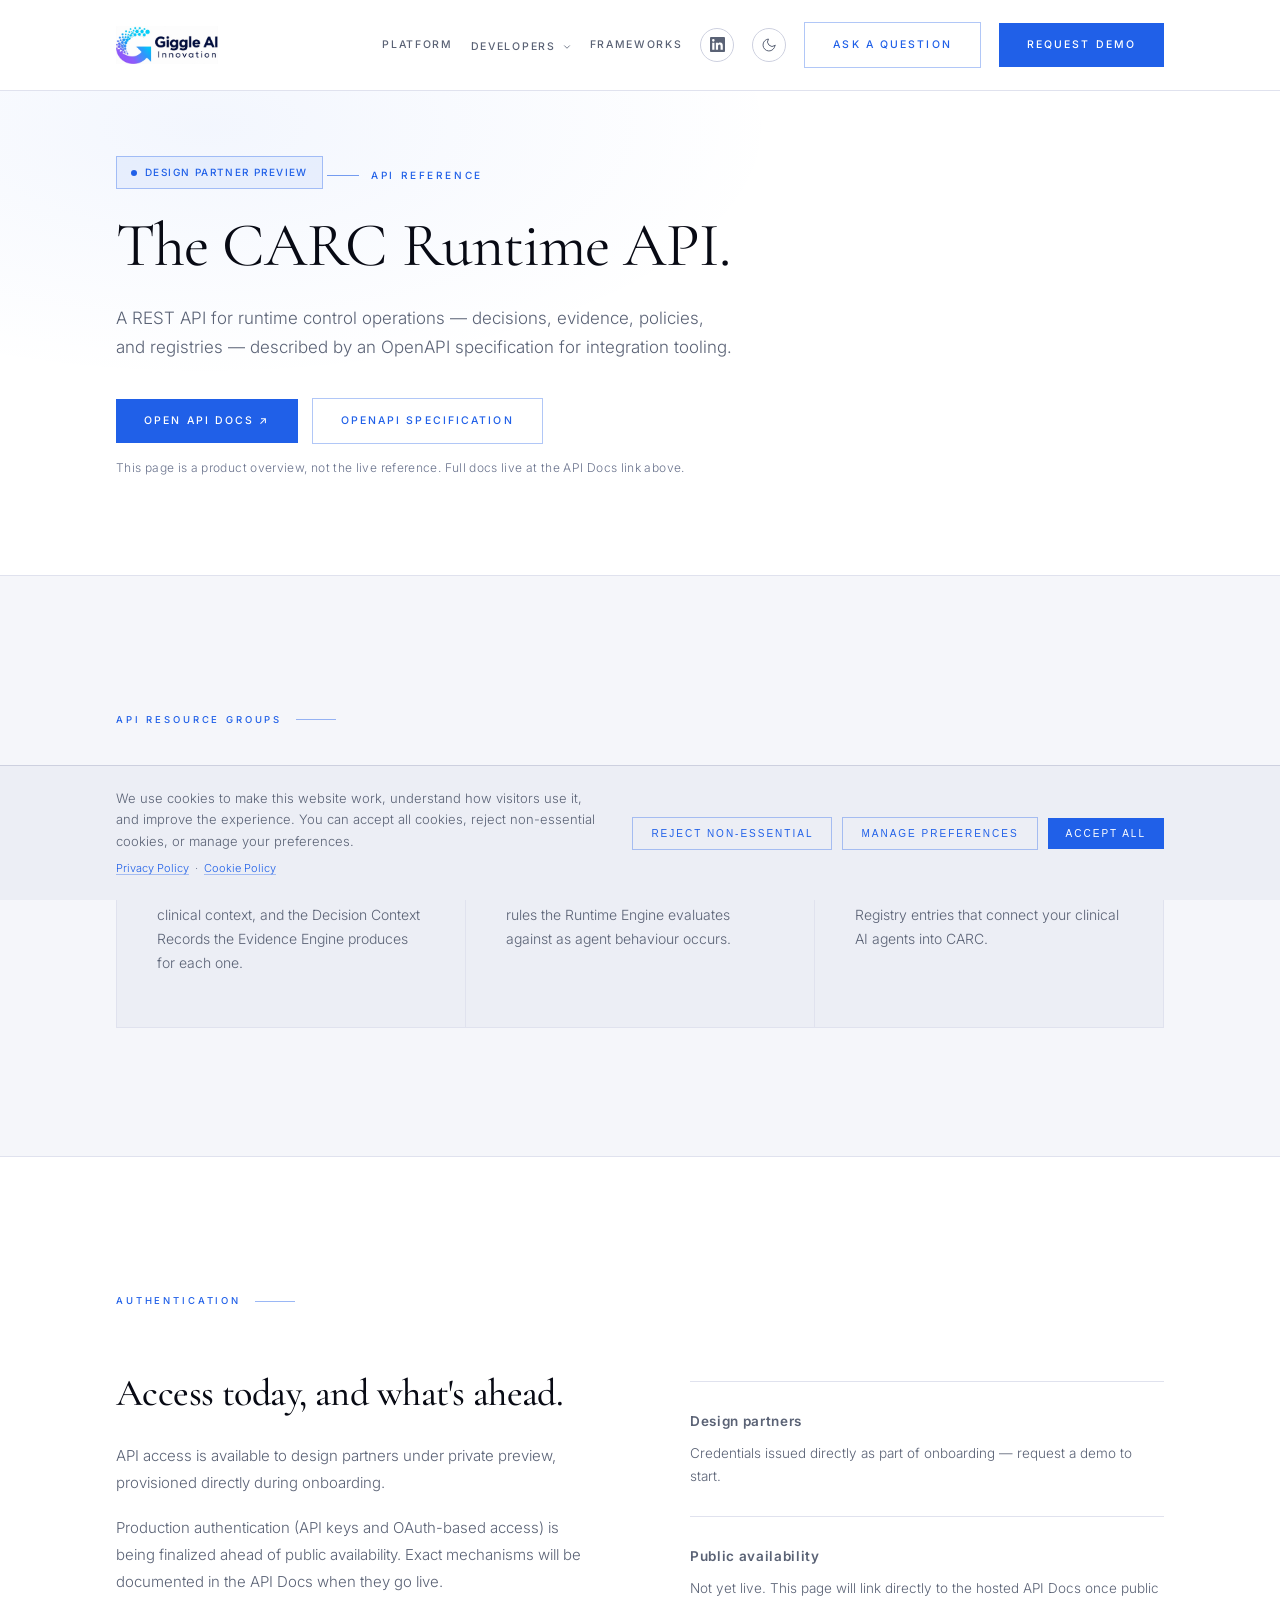
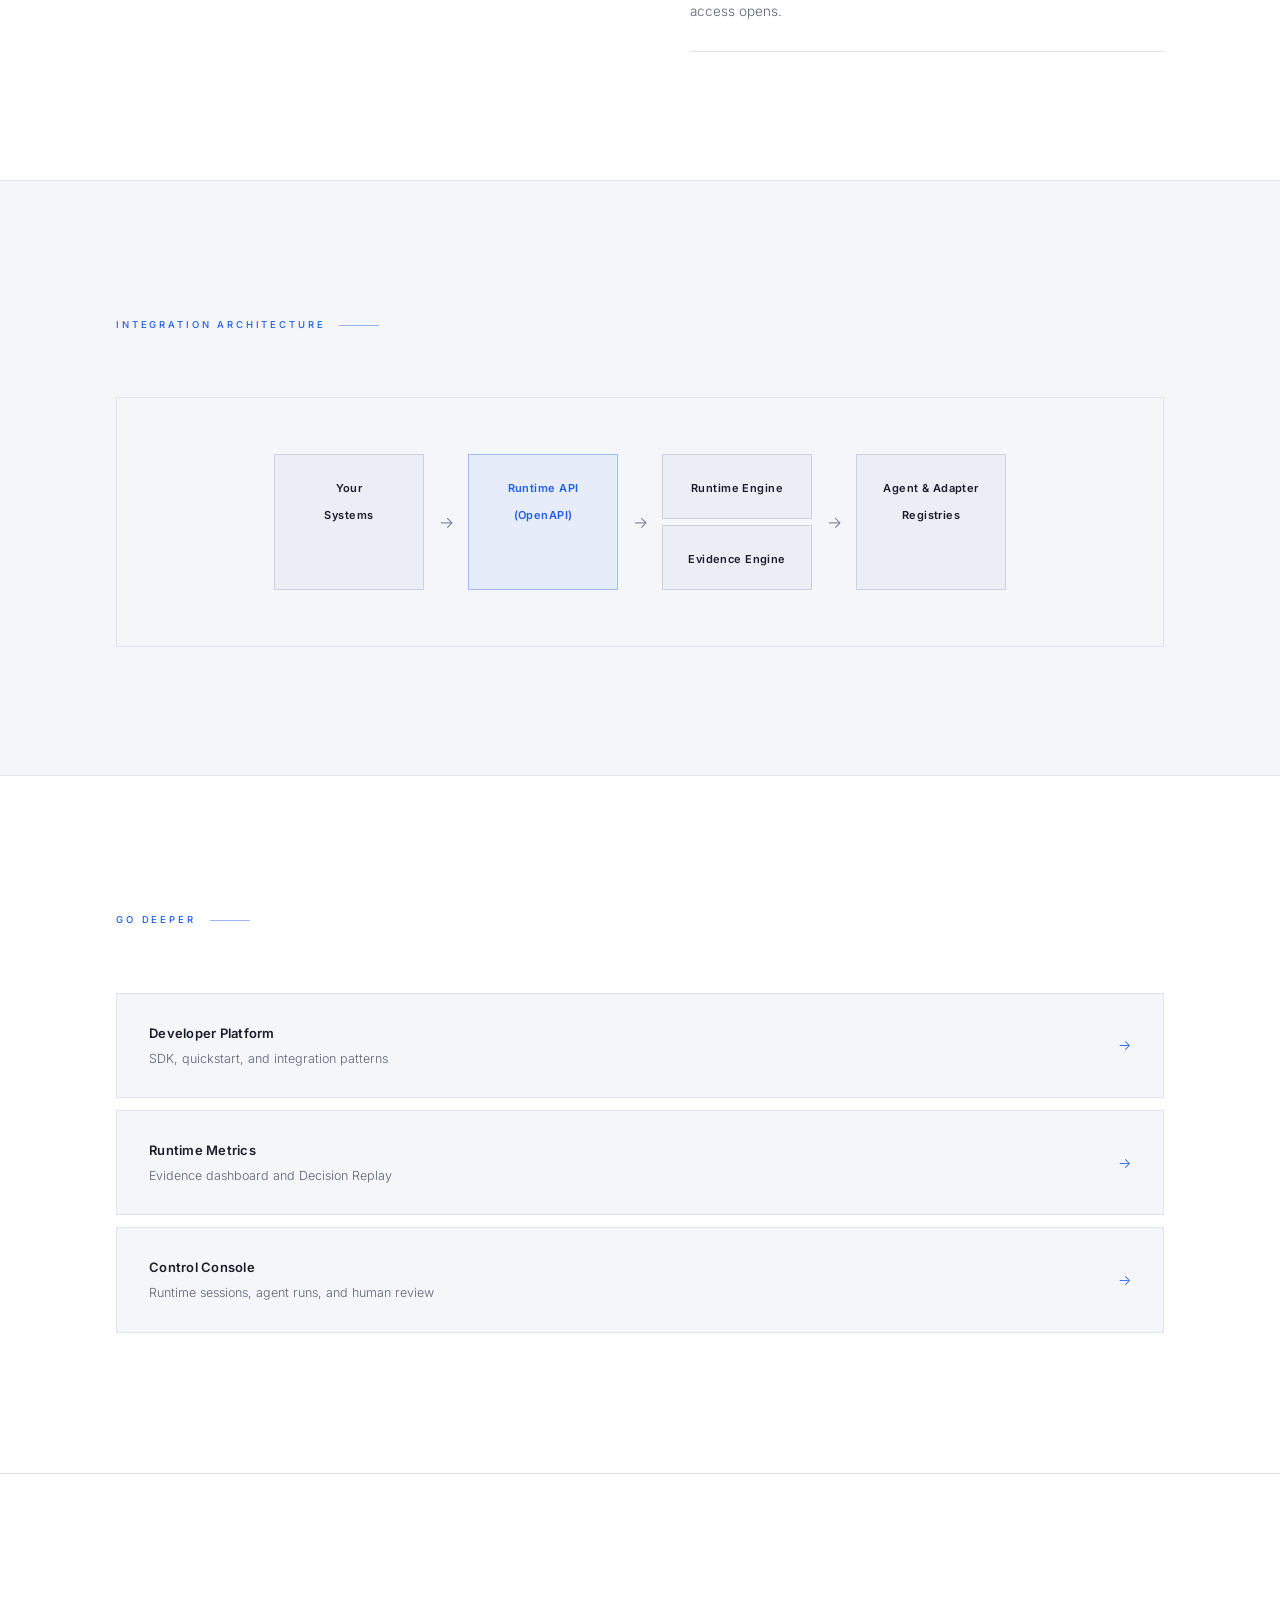
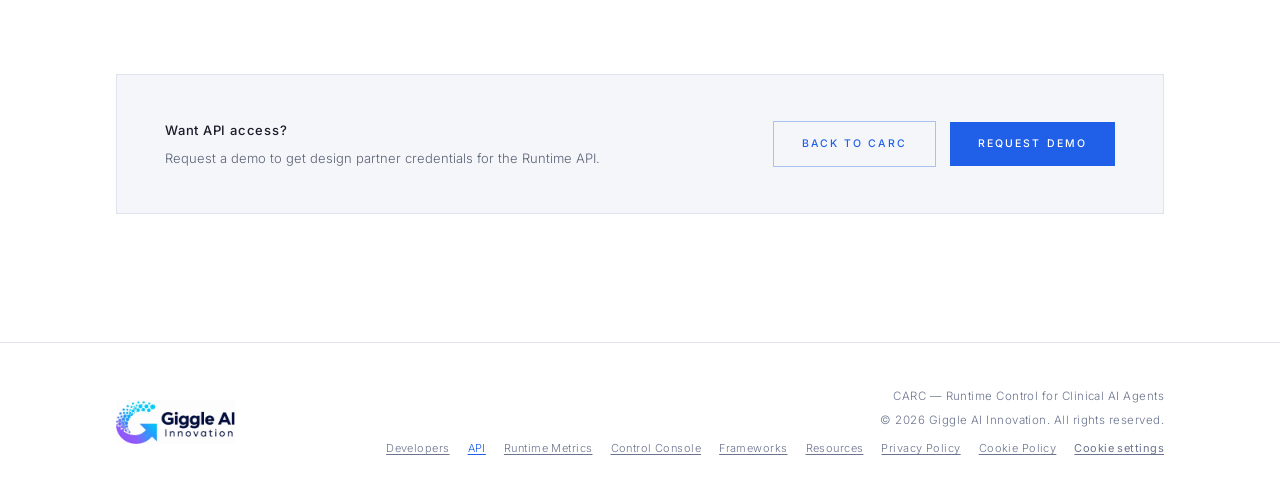
==== api.html @ 5bf26394 "Rebuild site as CARC product platform with shared design system Repositions Giggle AI Innovation fro" ====
<!DOCTYPE html>
<html lang="en">
<head>
  <meta charset="UTF-8">
  <meta name="viewport" content="width=device-width, initial-scale=1.0">
  <meta name="description" content="The CARC Runtime API: a REST API for decisions, evidence, policies, and registries, described by an OpenAPI specification. Design partner preview available now.">
  <title>API Reference | CARC by Giggle AI Innovation</title>

  <link rel="preconnect" href="https://fonts.googleapis.com">
  <link rel="preconnect" href="https://fonts.gstatic.com" crossorigin>
  <link href="https://fonts.googleapis.com/css2?family=Cormorant+Garamond:ital,wght@0,300;0,400;0,500;0,600;1,300;1,400;1,500&amp;family=Inter:wght@300;400;500;600&amp;display=swap" rel="stylesheet">

  <link rel="icon" href="assets/icons/favicon.svg" type="image/svg+xml">
  <link rel="canonical" href="https://giggleaiinnovation.com/api.html">

  <meta property="og:type"        content="website">
  <meta property="og:url"         content="https://giggleaiinnovation.com/api.html">
  <meta property="og:title"       content="API Reference | CARC by Giggle AI Innovation">
  <meta property="og:description" content="A REST API for runtime control operations, described by an OpenAPI specification.">
  <meta property="og:image"       content="https://giggleaiinnovation.com/assets/images/giggleaiinnovation-logo-dark.png">

  <meta name="twitter:card"        content="summary_large_image">
  <meta name="twitter:title"       content="API Reference | CARC by Giggle AI Innovation">
  <meta name="twitter:description" content="A REST API for runtime control operations, described by an OpenAPI specification.">

  <link rel="stylesheet" href="assets/css/tokens.css">
  <link rel="stylesheet" href="assets/css/base.css">
  <link rel="stylesheet" href="assets/css/layout.css">
  <link rel="stylesheet" href="assets/css/components.css">
  <link rel="stylesheet" href="assets/css/utilities.css">
  <link rel="stylesheet" href="assets/css/themes.css">
</head>
<body>

<a href="#main" class="skip-link">Skip to content</a>

<!-- ═══ NAV ════════════════════════════════════════════════════════════════════ -->
<nav id="nav">
  <div class="wrap">
    <div class="nav-flex">
      <a href="/" aria-label="Giggle AI Innovation — Home">
        <img src="assets/images/giggleaiinnovation-logo-dark.png" alt="Giggle AI Innovation" class="nav-logo-img" id="navLogo">
      </a>
      <div class="nav-actions">
        <a href="index.html#architecture" class="nav-link">Platform</a>

        <div class="nav-dropdown">
          <button class="nav-dropdown-trigger" aria-expanded="false" aria-haspopup="true">
            Developers
            <svg viewBox="0 0 24 24"><polyline points="6 9 12 15 18 9"/></svg>
          </button>
          <div class="nav-dropdown-menu">
            <a href="developers.html" class="nav-dropdown-item">
              <span class="nav-dropdown-item-title">Developer Platform</span>
              <span class="nav-dropdown-item-desc">SDK, quickstart, integration patterns</span>
            </a>
            <a href="api.html" class="nav-dropdown-item">
              <span class="nav-dropdown-item-title">API Reference</span>
              <span class="nav-dropdown-item-desc">Runtime API and OpenAPI specification</span>
            </a>
            <a href="runtime-metrics.html" class="nav-dropdown-item">
              <span class="nav-dropdown-item-title">Runtime Metrics</span>
              <span class="nav-dropdown-item-desc">Evidence dashboard and Decision Replay</span>
            </a>
            <a href="control-console.html" class="nav-dropdown-item">
              <span class="nav-dropdown-item-title">Control Console</span>
              <span class="nav-dropdown-item-desc">Runtime sessions and human review</span>
            </a>
          </div>
        </div>

        <a href="frameworks.html" class="nav-link">Frameworks</a>

        <a href="https://www.linkedin.com/company/giggle-ai-innovation" target="_blank" rel="noopener" class="social-link" aria-label="Giggle AI Innovation on LinkedIn">
          <svg viewBox="0 0 24 24" xmlns="http://www.w3.org/2000/svg"><path d="M20.447 20.452h-3.554v-5.569c0-1.328-.027-3.037-1.852-3.037-1.853 0-2.136 1.445-2.136 2.939v5.667H9.351V9h3.414v1.561h.046c.477-.9 1.637-1.85 3.37-1.85 3.601 0 4.267 2.37 4.267 5.455v6.286zM5.337 7.433a2.062 2.062 0 0 1-2.063-2.065 2.064 2.064 0 1 1 2.063 2.065zm1.782 13.019H3.555V9h3.564v11.452zM22.225 0H1.771C.792 0 0 .774 0 1.729v20.542C0 23.227.792 24 1.771 24h20.451C23.2 24 24 23.227 24 22.271V1.729C24 .774 23.2 0 22.222 0h.003z"/></svg>
        </a>
        <button id="themeToggle" class="theme-toggle" aria-label="Toggle colour theme">
          <svg class="icon-sun" viewBox="0 0 24 24"><circle cx="12" cy="12" r="4"/><line x1="12" y1="2" x2="12" y2="4"/><line x1="12" y1="20" x2="12" y2="22"/><line x1="4.22" y1="4.22" x2="5.64" y2="5.64"/><line x1="18.36" y1="18.36" x2="19.78" y2="19.78"/><line x1="2" y1="12" x2="4" y2="12"/><line x1="20" y1="12" x2="22" y2="12"/><line x1="4.22" y1="19.78" x2="5.64" y2="18.36"/><line x1="18.36" y1="5.64" x2="19.78" y2="4.22"/></svg>
          <svg class="icon-moon" viewBox="0 0 24 24"><path d="M21 12.79A9 9 0 1 1 11.21 3 7 7 0 0 0 21 12.79z"/></svg>
        </button>
        <a href="mailto:info@giggleaiinnovation.com?subject=CARC%20API%20Question" class="btn btn-outline nav-ask">Ask a Question</a>
        <a href="#" data-config-url="demoUrl" target="_blank" rel="noopener" class="btn btn-gold">Request Demo</a>
      </div>
    </div>
  </div>
</nav>


<main id="main">
<!-- ═══ HERO ═══════════════════════════════════════════════════════════════════ -->
<section class="product-hero">
  <div class="wrap">
    <div class="product-hero-inner">
      <span class="status-badge">Design Partner Preview</span>
      <p class="eyebrow" style="margin-bottom:20px;">API Reference</p>
      <h1 class="product-hero-h1">The CARC Runtime API.</h1>
      <p class="product-hero-sub">
        A REST API for runtime control operations &mdash; decisions, evidence, policies, and registries &mdash;
        described by an OpenAPI specification for integration tooling.
      </p>
      <div class="cta-pair">
        <a href="#" data-config-url="apiDocsUrl" data-config-hide-if-missing target="_blank" rel="noopener" class="btn btn-gold">Open API Docs &#8599;</a>
        <a href="#" data-config-url="openApiSpecUrl" data-config-hide-if-missing target="_blank" rel="noopener" class="btn btn-outline">OpenAPI Specification</a>
      </div>
      <p class="cta-microcopy">This page is a product overview, not the live reference. Full docs live at the API Docs link above.</p>
    </div>
  </div>
</section>


<!-- ═══ RESOURCE OVERVIEW ══════════════════════════════════════════════════════ -->
<section class="section section--surface">
  <div class="wrap">
    <p class="sec-label">API resource groups</p>
    <div class="capability-grid">
      <div class="capability-card r">
        <p class="capability-card-title">Decisions &amp; Evidence</p>
        <p>Submit and query runtime decisions, clinical context, and the Decision Context Records the Evidence Engine produces for each one.</p>
      </div>
      <div class="capability-card r r-d1">
        <p class="capability-card-title">Policy &amp; Risk</p>
        <p>Read and manage the policy and risk rules the Runtime Engine evaluates against as agent behaviour occurs.</p>
      </div>
      <div class="capability-card r r-d2">
        <p class="capability-card-title">Registries</p>
        <p>Manage the Agent Registry and Adapter Registry entries that connect your clinical AI agents into CARC.</p>
      </div>
    </div>
  </div>
</section>


<!-- ═══ AUTH ROADMAP ═══════════════════════════════════════════════════════════ -->
<section class="section">
  <div class="wrap">
    <p class="sec-label">Authentication</p>
    <div class="problem-grid">
      <div class="problem-body r">
        <h2 class="problem-h2" style="font-size:clamp(26px,3vw,38px);">Access today, and what's ahead.</h2>
        <p>API access is available to design partners under private preview, provisioned directly during onboarding.</p>
        <p>Production authentication (API keys and OAuth-based access) is being finalized ahead of public availability. Exact mechanisms will be documented in the API Docs when they go live.</p>
      </div>
      <div class="problem-list r r-d1">
        <div class="problem-item">
          <p class="problem-item-title">Design partners</p>
          <p>Credentials issued directly as part of onboarding &mdash; request a demo to start.</p>
        </div>
        <div class="problem-item">
          <p class="problem-item-title">Public availability</p>
          <p>Not yet live. This page will link directly to the hosted API Docs once public access opens.</p>
        </div>
      </div>
    </div>
  </div>
</section>


<!-- ═══ INTEGRATION ARCHITECTURE ═══════════════════════════════════════════════ -->
<section class="section section--surface">
  <div class="wrap">
    <p class="sec-label">Integration architecture</p>
    <div class="arch-diagram r" role="img" aria-label="Your systems call the CARC Runtime API, described by the OpenAPI specification, which reaches the Runtime Engine, Evidence Engine, and registries.">
      <div class="arch-row">
        <div class="arch-node"><span class="arch-node-label">Your<br>Systems</span></div>
        <div class="arch-connector">&rarr;</div>
        <div class="arch-node arch-node--accent"><span class="arch-node-label">Runtime API<br>(OpenAPI)</span></div>
        <div class="arch-connector">&rarr;</div>
        <div class="arch-stack">
          <div class="arch-node"><span class="arch-node-label">Runtime Engine</span></div>
          <div class="arch-node"><span class="arch-node-label">Evidence Engine</span></div>
        </div>
        <div class="arch-connector">&rarr;</div>
        <div class="arch-node"><span class="arch-node-label">Agent &amp; Adapter<br>Registries</span></div>
      </div>
    </div>
  </div>
</section>


<!-- ═══ RELATED PAGES ══════════════════════════════════════════════════════════ -->
<section class="section">
  <div class="wrap">
    <p class="sec-label">Go deeper</p>
    <div class="doc-link-row r">
      <div><p class="doc-link-title">Developer Platform</p><p class="doc-link-desc">SDK, quickstart, and integration patterns</p></div>
      <a href="developers.html" class="doc-link-arrow" aria-label="Developer Platform">&rarr;</a>
    </div>
    <div class="doc-link-row r">
      <div><p class="doc-link-title">Runtime Metrics</p><p class="doc-link-desc">Evidence dashboard and Decision Replay</p></div>
      <a href="runtime-metrics.html" class="doc-link-arrow" aria-label="Runtime Metrics">&rarr;</a>
    </div>
    <div class="doc-link-row r">
      <div><p class="doc-link-title">Control Console</p><p class="doc-link-desc">Runtime sessions, agent runs, and human review</p></div>
      <a href="control-console.html" class="doc-link-arrow" aria-label="Control Console">&rarr;</a>
    </div>
    <div class="doc-link-row r" data-config-hide-if-missing>
      <div><p class="doc-link-title">GitHub</p><p class="doc-link-desc">Source, examples, and issue tracking</p></div>
      <a href="#" data-config-url="githubUrl" target="_blank" rel="noopener" class="doc-link-arrow" aria-label="GitHub">&#8599;</a>
    </div>
  </div>
</section>


<!-- ═══ CTA ═════════════════════════════════════════════════════════════════════ -->
<section class="section" style="border-bottom:none;">
  <div class="wrap">
    <div class="mid-cta r">
      <div>
        <p class="mid-cta-title">Want API access?</p>
        <p class="mid-cta-desc">Request a demo to get design partner credentials for the Runtime API.</p>
      </div>
      <div class="mid-cta-actions">
        <div class="cta-pair mid-cta-pair">
          <a href="index.html" class="btn btn-outline">Back to CARC</a>
          <a href="#" data-config-url="demoUrl" target="_blank" rel="noopener" class="btn btn-gold">Request Demo</a>
        </div>
      </div>
    </div>
  </div>
</section>
</main>


<!-- ═══ FOOTER ══════════════════════════════════════════════════════════════════ -->
<footer>
  <div class="wrap">
    <div class="footer-flex">
      <div>
        <img src="assets/images/giggleaiinnovation-logo-dark.png" alt="Giggle AI Innovation" class="footer-logo-img" id="footerLogo" loading="lazy" decoding="async">
      </div>
      <div class="footer-right">
        <p>CARC &mdash; Runtime Control for Clinical AI Agents</p>
        <p style="margin-top:5px;">&copy; 2026 Giggle AI Innovation. All rights reserved.</p>
        <div class="footer-legal">
          <a href="developers.html" class="cookie-settings-link">Developers</a>
          <a href="api.html" class="cookie-settings-link" style="color:var(--gold);">API</a>
          <a href="runtime-metrics.html" class="cookie-settings-link">Runtime Metrics</a>
          <a href="control-console.html" class="cookie-settings-link">Control Console</a>
          <a href="frameworks.html" class="cookie-settings-link">Frameworks</a>
          <a href="article-the-runtime-gap.html" class="cookie-settings-link">Resources</a>
          <a href="privacy-policy.html" class="cookie-settings-link">Privacy Policy</a>
          <a href="cookie-policy.html" class="cookie-settings-link">Cookie Policy</a>
          <button id="cookie-settings-btn" class="cookie-settings-link">Cookie settings</button>
        </div>
      </div>
    </div>
  </div>
</footer>


<!-- ═══ COOKIE BANNER ═══════════════════════════════════════════════════════ -->
<div id="cookie-banner" role="dialog" aria-label="Cookie consent" aria-describedby="cookie-banner-desc">
  <div class="wrap">
    <div class="cookie-banner-inner">
      <div class="cookie-banner-text">
        <p class="cookie-banner-desc" id="cookie-banner-desc">
          We use cookies to make this website work, understand how visitors use it, and improve the experience. You can accept all cookies, reject non-essential cookies, or manage your preferences.
        </p>
        <p class="cookie-banner-links">
          <a href="privacy-policy.html">Privacy Policy</a>
          <span aria-hidden="true"> &nbsp;&middot;&nbsp; </span>
          <a href="cookie-policy.html">Cookie Policy</a>
        </p>
      </div>
      <div class="cookie-banner-actions">
        <button class="btn btn-sm btn-outline" id="cb-reject">Reject non-essential</button>
        <button class="btn btn-sm btn-outline" id="cb-manage">Manage preferences</button>
        <button class="btn btn-sm btn-gold" id="cb-accept">Accept all</button>
      </div>
    </div>
  </div>
</div>


<!-- ═══ COOKIE PREFERENCES MODAL ════════════════════════════════════════════ -->
<div id="cookie-modal-overlay" aria-hidden="true">
  <div class="cookie-modal" role="dialog" aria-modal="true" aria-labelledby="cookie-modal-title">

    <button class="cookie-modal-close" id="cm-close" aria-label="Close cookie preferences">
      <svg viewBox="0 0 24 24" width="14" height="14"><line x1="18" y1="6" x2="6" y2="18"/><line x1="6" y1="6" x2="18" y2="18"/></svg>
    </button>

    <h2 class="cookie-modal-title" id="cookie-modal-title">Cookie Preferences</h2>
    <p class="cookie-modal-intro">Choose which cookies you allow. Strictly necessary cookies are always on — they keep the site working. All other categories are off by default.</p>

    <div class="cookie-category">
      <div class="cookie-cat-header">
        <span class="cookie-cat-title">Strictly Necessary</span>
        <span class="cookie-always-on" aria-label="Always enabled">Always on</span>
      </div>
      <p class="cookie-cat-desc">Required for the website to function. These cannot be turned off. They include your theme preference and cookie consent choice.</p>
    </div>

    <div class="cookie-category">
      <div class="cookie-cat-header">
        <span class="cookie-cat-title">Analytics</span>
        <label class="c-toggle">
          <input type="checkbox" id="cm-analytics" aria-label="Analytics cookies">
          <span class="c-toggle-track"></span>
        </label>
      </div>
      <p class="cookie-cat-desc">Help us understand how visitors interact with the site — pages viewed, time spent, and entry sources. Used to improve content and experience. No personal data is shared with third parties.</p>
    </div>

    <div class="cookie-category">
      <div class="cookie-cat-header">
        <span class="cookie-cat-title">Marketing</span>
        <label class="c-toggle">
          <input type="checkbox" id="cm-marketing" aria-label="Marketing cookies">
          <span class="c-toggle-track"></span>
        </label>
      </div>
      <p class="cookie-cat-desc">Allow us to measure the reach of content and outreach efforts. Only activated with explicit consent. No personal data is sold or shared for advertising purposes.</p>
    </div>

    <div class="cookie-modal-footer">
      <button class="btn btn-sm btn-outline" id="cm-reject-all">Reject non-essential</button>
      <div class="cookie-modal-footer-right">
        <button class="btn btn-sm btn-outline" id="cm-save">Save preferences</button>
        <button class="btn btn-sm btn-gold" id="cm-accept-all">Accept all</button>
      </div>
    </div>

  </div>
</div>

<script src="assets/js/config.js"></script>
<script src="assets/js/theme.js"></script>
<script src="assets/js/navigation.js"></script>
<script src="assets/js/animations.js"></script>
<script src="assets/js/analytics.js"></script>
<script src="assets/js/cookie-consent.js"></script>
<script src="assets/js/main.js"></script>

</body>
</html>
---- assets/css/tokens.css ----
/* ─── DESIGN TOKENS ──────────────────────────────────────────────────────── */
:root {
  --ink:        #06070E;
  --bg:         #07080F;
  --surface:    #0C0D18;
  --surface-2:  #10121F;
  --border:     #181B28;
  --border-2:   #20243A;
  --gold:       #2060E8;
  --gold-dim:   rgba(32,96,232,.35);
  --gold-faint: rgba(32,96,232,.07);
  --cream:      #F2EEE6;
  --muted:      #7A7770;
  --ghost:      #383C50;
  --white:      #FAFAF8;

  --radius: 0px;
  --shadow: 0 32px 80px rgba(0,0,0,.5);
  --transition: .2s;
}

[data-theme="light"] {
  --bg:         #FFFFFF;
  --surface:    #F5F6FA;
  --surface-2:  #ECEEF5;
  --border:     #E0E2EE;
  --border-2:   #CDD0DF;
  --cream:      #1A1C2A;
  --muted:      #5A6275;
  --ghost:      #6B748E;
  --white:      #080A14;
}
---- assets/css/base.css ----
/* ─── RESET ───────────────────────────────────────────────────────────────── */
*, *::before, *::after { box-sizing: border-box; margin: 0; padding: 0; }
html { font-size: 16px; scroll-behavior: smooth; }

@media (prefers-reduced-motion: reduce) {
  html { scroll-behavior: auto; }
  *, *::before, *::after {
    animation-duration: .01ms !important;
    animation-iteration-count: 1 !important;
    transition-duration: .01ms !important;
    scroll-behavior: auto !important;
  }
}

/* ─── BASE ────────────────────────────────────────────────────────────────── */
body {
  background: var(--bg);
  color: var(--cream);
  font-family: 'Inter', system-ui, sans-serif;
  font-weight: 300;
  line-height: 1.7;
  -webkit-font-smoothing: antialiased;
  -moz-osx-font-smoothing: grayscale;
  overflow-x: hidden;
}

h1, h2, h3, .serif {
  font-family: 'Cormorant Garamond', Georgia, serif;
  line-height: 1.08;
  letter-spacing: -0.015em;
}

a { color: inherit; text-decoration: none; }

img { max-width: 100%; display: block; }

/* ─── ACCESSIBILITY ───────────────────────────────────────────────────────── */
.skip-link {
  position: absolute;
  left: 16px;
  top: -60px;
  z-index: 999;
  background: var(--gold);
  color: #fff;
  padding: 12px 20px;
  font-size: 12px;
  font-weight: 600;
  letter-spacing: .06em;
  text-transform: uppercase;
  transition: top .2s;
}
.skip-link:focus { top: 16px; }

a:focus-visible,
button:focus-visible {
  outline: 2px solid var(--gold);
  outline-offset: 2px;
}
---- assets/css/layout.css ----
/* ─── WRAP ────────────────────────────────────────────────────────────────── */
.wrap {
  max-width: 1160px;
  margin: 0 auto;
  padding: 0 56px;
}

@media (max-width: 900px) { .wrap { padding: 0 32px; } }
@media (max-width: 600px) { .wrap { padding: 0 20px; } }

/* ─── NAV SHELL ───────────────────────────────────────────────────────────── */
#nav {
  position: fixed;
  inset: 0 0 auto;
  z-index: 200;
  padding: 22px 0;
  background: rgba(9,9,9,.88);
  backdrop-filter: blur(16px);
  -webkit-backdrop-filter: blur(16px);
  border-bottom: 1px solid var(--border);
  transition: border-color .4s;
}

#nav.scrolled { border-bottom-color: var(--gold-dim); }

.nav-flex {
  display: flex;
  align-items: center;
  justify-content: space-between;
}

.nav-actions { display: flex; align-items: center; gap: 18px; }


/* ─── HERO SHELL ──────────────────────────────────────────────────────────── */
#hero {
  min-height: 100svh;
  display: flex;
  align-items: center;
  padding: 140px 0 120px;
  border-bottom: 1px solid var(--border);
  position: relative;
  overflow: hidden;
}

#hero::before {
  content: '';
  position: absolute;
  top: -10%;
  left: -5%;
  width: 70%;
  height: 80%;
  background: radial-gradient(ellipse at 30% 40%, rgba(32,96,232,.055) 0%, transparent 65%);
  pointer-events: none;
}

.hero-inner { position: relative; z-index: 1; max-width: 860px; }

/* Product-page hero (shorter, no min-height 100svh) */
.product-hero {
  padding: 156px 0 96px;
  border-bottom: 1px solid var(--border);
  position: relative;
  overflow: hidden;
}

.product-hero::before {
  content: '';
  position: absolute;
  top: -10%;
  left: -5%;
  width: 70%;
  height: 80%;
  background: radial-gradient(ellipse at 30% 40%, rgba(32,96,232,.055) 0%, transparent 65%);
  pointer-events: none;
}

.product-hero-inner { position: relative; z-index: 1; max-width: 780px; }

/* ─── SECTION SKELETON ────────────────────────────────────────────────────── */
.section {
  padding: 128px 0;
  border-bottom: 1px solid var(--border);
}

.section--surface { background: var(--surface); }

/* ─── GRID LAYOUTS ────────────────────────────────────────────────────────── */
.problem-grid {
  display: grid;
  grid-template-columns: 1fr 1fr;
  gap: 100px;
  align-items: start;
}

@media (max-width: 860px) {
  .problem-grid { grid-template-columns: 1fr; gap: 56px; }
}

.what-intro {
  display: grid;
  grid-template-columns: 1fr 1fr;
  gap: 100px;
  align-items: start;
  margin-bottom: 80px;
}

.pillars {
  display: grid;
  grid-template-columns: repeat(3, 1fr);
  gap: 1px;
  background: var(--border);
  border: 1px solid var(--border);
}

@media (max-width: 860px) {
  .what-intro { grid-template-columns: 1fr; gap: 48px; }
  .pillars { grid-template-columns: 1fr; }
}

.deliv-header {
  display: grid;
  grid-template-columns: 1fr 1fr;
  gap: 100px;
  align-items: end;
  margin-bottom: 72px;
}

.deliv-grid {
  display: grid;
  grid-template-columns: 1fr 1fr;
  gap: 1px;
  background: var(--border);
  border: 1px solid var(--border);
}

@media (max-width: 860px) {
  .deliv-header { grid-template-columns: 1fr; gap: 32px; }
  .deliv-grid { grid-template-columns: 1fr; }
}

.who-grid {
  display: grid;
  grid-template-columns: repeat(3, 1fr);
  gap: 32px;
  margin-bottom: 48px;
}

@media (max-width: 860px) {
  .who-grid { grid-template-columns: 1fr; gap: 20px; }
}

.reg-intro {
  display: grid;
  grid-template-columns: 1fr 1fr;
  gap: 100px;
  align-items: start;
  margin-bottom: 80px;
}

.reg-row {
  display: grid;
  grid-template-columns: 240px 1fr;
  gap: 72px;
  padding: 52px 0;
  border-bottom: 1px solid var(--border);
  align-items: start;
}

.reg-row:first-of-type { border-top: 1px solid var(--border); }

@media (max-width: 860px) {
  .reg-intro { grid-template-columns: 1fr; gap: 40px; }
  .reg-row { grid-template-columns: 1fr; gap: 12px; }
}

/* ─── CAPABILITY GRID (product pages) ────────────────────────────────────── */
.capability-grid {
  display: grid;
  grid-template-columns: repeat(3, 1fr);
  gap: 1px;
  background: var(--border);
  border: 1px solid var(--border);
}

@media (max-width: 860px) {
  .capability-grid { grid-template-columns: 1fr; }
}

.capability-grid--2col {
  grid-template-columns: repeat(2, 1fr);
}

@media (max-width: 860px) {
  .capability-grid--2col { grid-template-columns: 1fr; }
}

/* ─── FINAL CTA ───────────────────────────────────────────────────────────── */
#cta {
  padding: 180px 0;
  position: relative;
  overflow: hidden;
}

#cta::before {
  content: '';
  position: absolute;
  bottom: -20%;
  right: -10%;
  width: 60%;
  height: 80%;
  background: radial-gradient(ellipse at 70% 70%, rgba(32,96,232,.045) 0%, transparent 60%);
  pointer-events: none;
}

.cta-inner {
  text-align: center;
  max-width: 840px;
  margin: 0 auto;
  position: relative;
  z-index: 1;
}

/* ─── FOOTER SHELL ────────────────────────────────────────────────────────── */
footer {
  padding: 44px 0;
  border-top: 1px solid var(--border);
}

.footer-flex {
  display: flex;
  align-items: center;
  justify-content: space-between;
  flex-wrap: wrap;
  gap: 24px;
}

@media (max-width: 600px) {
  footer { text-align: center; }
  .footer-right p { text-align: center; }
}
---- assets/css/components.css ----
/* ─── NAV BRAND / LOGO ────────────────────────────────────────────────────── */
.nav-brand { display: flex; flex-direction: column; gap: 3px; }

.nav-name {
  font-family: 'Cormorant Garamond', serif;
  font-size: 24px;
  font-weight: 600;
  letter-spacing: .1em;
  text-transform: uppercase;
  color: var(--white);
}

.nav-by {
  font-size: 9.5px;
  font-weight: 400;
  letter-spacing: .22em;
  text-transform: uppercase;
  color: var(--gold);
}

.nav-logo-img { display: block; height: 38px; width: auto; }
.footer-logo-img { display: block; height: 44px; width: auto; }

.nav-link {
  font-size: 10.5px;
  font-weight: 500;
  letter-spacing: .16em;
  text-transform: uppercase;
  color: var(--muted);
  transition: color .2s;
}
.nav-link:hover, .nav-link.is-active { color: var(--cream); }

/* ─── NAV DROPDOWN ────────────────────────────────────────────────────────── */
.nav-dropdown { position: relative; }

.nav-dropdown-trigger {
  display: inline-flex;
  align-items: center;
  gap: 6px;
  font-size: 10.5px;
  font-weight: 500;
  letter-spacing: .16em;
  text-transform: uppercase;
  color: var(--muted);
  background: none;
  border: none;
  cursor: pointer;
  font-family: inherit;
  transition: color .2s;
}
.nav-dropdown-trigger:hover,
.nav-dropdown-trigger[aria-expanded="true"] { color: var(--cream); }

.nav-dropdown-trigger svg {
  width: 10px; height: 10px;
  stroke: currentColor; fill: none;
  stroke-width: 2; stroke-linecap: round; stroke-linejoin: round;
  transition: transform .2s;
}
.nav-dropdown-trigger[aria-expanded="true"] svg { transform: rotate(180deg); }

.nav-dropdown-menu {
  position: absolute;
  top: calc(100% + 18px);
  left: 50%;
  transform: translateX(-50%);
  min-width: 260px;
  background: var(--surface);
  border: 1px solid var(--border-2);
  box-shadow: var(--shadow);
  padding: 8px;
  opacity: 0;
  visibility: hidden;
  transform: translateX(-50%) translateY(-6px);
  transition: opacity .18s, transform .18s, visibility .18s;
}
.nav-dropdown-menu.is-open {
  opacity: 1;
  visibility: visible;
  transform: translateX(-50%) translateY(0);
}

.nav-dropdown-item {
  display: block;
  padding: 12px 14px;
  font-size: 12.5px;
  font-weight: 400;
  color: var(--muted);
  transition: background .15s, color .15s;
}
.nav-dropdown-item:hover { background: var(--gold-faint); color: var(--cream); }

.nav-dropdown-item-title {
  display: block;
  font-size: 12.5px;
  font-weight: 500;
  color: inherit;
  margin-bottom: 2px;
}
.nav-dropdown-item-desc {
  display: block;
  font-size: 11px;
  color: var(--ghost);
  line-height: 1.5;
}

@media (max-width: 900px) {
  .nav-dropdown-menu { left: auto; right: 0; transform: translateY(-6px); min-width: 240px; }
  .nav-dropdown-menu.is-open { transform: translateY(0); }
}

/* ─── BUTTONS ─────────────────────────────────────────────────────────────── */
.btn {
  display: inline-block;
  font-size: 10.5px;
  font-weight: 500;
  letter-spacing: .2em;
  text-transform: uppercase;
  padding: 13px 28px;
  cursor: pointer;
  border: none;
  transition: opacity .2s, transform .2s;
}

.btn:hover { opacity: .86; transform: translateY(-1px); }

.btn-gold { background: var(--gold); color: #ffffff; }

.btn-outline {
  background: transparent;
  color: var(--gold);
  border: 1px solid var(--gold-dim);
}

.btn-sm { font-size: 10px; padding: 10px 18px; }

/* ─── HERO ────────────────────────────────────────────────────────────────── */
.hero-watermark {
  position: absolute;
  right: -4vw;
  bottom: -4%;
  font-family: 'Cormorant Garamond', serif;
  font-size: 28vw;
  font-weight: 700;
  line-height: .85;
  color: transparent;
  -webkit-text-stroke: 1px rgba(32,96,232,.045);
  pointer-events: none;
  user-select: none;
  letter-spacing: -.02em;
}

.eyebrow {
  display: inline-flex;
  align-items: center;
  gap: 12px;
  font-size: 10px;
  font-weight: 500;
  letter-spacing: .28em;
  text-transform: uppercase;
  color: var(--gold);
  margin-bottom: 36px;
}

.eyebrow::before {
  content: '';
  display: block;
  width: 32px;
  height: 1px;
  background: var(--gold);
  opacity: .6;
}

.hero-h1 {
  font-size: clamp(48px, 7vw, 88px);
  font-weight: 400;
  color: var(--white);
  margin-bottom: 36px;
}

.hero-h1 em { font-style: italic; color: var(--gold); }

.hero-sub {
  font-size: clamp(15px, 1.6vw, 18px);
  font-weight: 300;
  color: var(--muted);
  line-height: 1.72;
  max-width: 600px;
  margin-bottom: 56px;
}

.hero-actions { display: flex; align-items: center; gap: 28px; flex-wrap: wrap; }

.hero-note { font-size: 11.5px; color: var(--ghost); letter-spacing: .06em; }

.product-hero-h1 {
  font-size: clamp(38px, 5.4vw, 62px);
  font-weight: 400;
  color: var(--white);
  margin-bottom: 24px;
}

.product-hero-sub {
  font-size: clamp(14.5px, 1.5vw, 17px);
  font-weight: 300;
  color: var(--muted);
  line-height: 1.72;
  max-width: 620px;
  margin-bottom: 36px;
}

/* ─── STATUS BADGE ────────────────────────────────────────────────────────── */
.status-badge {
  display: inline-flex;
  align-items: center;
  gap: 8px;
  font-size: 10px;
  font-weight: 500;
  letter-spacing: .14em;
  text-transform: uppercase;
  color: var(--gold);
  border: 1px solid var(--gold-dim);
  background: var(--gold-faint);
  padding: 7px 14px;
  margin-bottom: 24px;
}

.status-badge::before {
  content: '';
  width: 6px; height: 6px;
  border-radius: 50%;
  background: var(--gold);
  flex-shrink: 0;
}

/* ─── TICKER ──────────────────────────────────────────────────────────────── */
.ticker-wrap {
  border-top: 1px solid var(--border);
  border-bottom: 1px solid var(--border);
  padding: 16px 0;
  overflow: hidden;
  background: var(--surface);
}

.ticker-track {
  display: flex;
  gap: 0;
  animation: ticker 30s linear infinite;
  white-space: nowrap;
  width: max-content;
}

.ticker-track:hover { animation-play-state: paused; }

@keyframes ticker {
  0%   { transform: translateX(0); }
  100% { transform: translateX(-50%); }
}

.ticker-item {
  display: inline-flex;
  align-items: center;
  gap: 32px;
  padding: 0 48px;
  font-size: 10px;
  font-weight: 500;
  letter-spacing: .22em;
  text-transform: uppercase;
  color: var(--ghost);
}

.ticker-dot {
  display: inline-block;
  width: 3px;
  height: 3px;
  border-radius: 50%;
  background: var(--gold);
  opacity: .6;
  flex-shrink: 0;
}

/* ─── SECTION LABEL ───────────────────────────────────────────────────────── */
.sec-label {
  display: inline-flex;
  align-items: center;
  gap: 14px;
  font-size: 9.5px;
  font-weight: 500;
  letter-spacing: .3em;
  text-transform: uppercase;
  color: var(--gold);
  margin-bottom: 64px;
}

.sec-label::after {
  content: '';
  display: block;
  width: 40px;
  height: 1px;
  background: var(--gold);
  opacity: .45;
}

/* ─── PROBLEM ─────────────────────────────────────────────────────────────── */
.problem-h2 {
  font-size: clamp(32px, 3.8vw, 52px);
  font-weight: 500;
  margin-bottom: 28px;
  color: var(--white);
}

.problem-body p { font-size: 15px; color: var(--muted); line-height: 1.8; margin-bottom: 18px; }

.problem-list { margin-top: 8px; }

.problem-item { padding: 28px 0; border-bottom: 1px solid var(--border); }
.problem-item:first-child { border-top: 1px solid var(--border); }

.problem-item-title {
  font-family: 'Inter', sans-serif;
  font-size: 12.5px;
  font-weight: 600;
  letter-spacing: .05em;
  color: var(--cream);
  margin-bottom: 9px;
}

.problem-item p { font-size: 13.5px; color: var(--muted); line-height: 1.7; }

/* ─── POSITIONING / CAPABILITIES ─────────────────────────────────────────── */
.what-h2 { font-size: clamp(32px, 3.8vw, 52px); font-weight: 500; color: var(--white); }
.what-body { padding-top: 8px; }
.what-body p { font-size: 15px; color: var(--muted); line-height: 1.8; margin-bottom: 18px; }

.not-tags { display: flex; gap: 8px; flex-wrap: wrap; margin-top: 28px; }

.not-tag {
  font-size: 11px;
  font-weight: 400;
  letter-spacing: .08em;
  color: var(--ghost);
  padding: 6px 12px;
  border: 1px solid var(--border-2);
  text-decoration: line-through;
  text-decoration-color: rgba(255,255,255,.15);
}

.pillar, .capability-card {
  background: var(--surface-2);
  padding: 48px 40px 52px;
  position: relative;
}

.pillar::before, .capability-card::before {
  content: '';
  position: absolute;
  top: 0; left: 0; right: 0;
  height: 2px;
  background: linear-gradient(90deg, var(--gold) 0%, transparent 70%);
  opacity: 0;
  transition: opacity .3s;
}
.pillar:hover::before, .capability-card:hover::before { opacity: 1; }

.pillar-n {
  font-family: 'Cormorant Garamond', serif;
  font-size: 56px;
  font-weight: 300;
  color: var(--gold);
  opacity: .2;
  line-height: 1;
  margin-bottom: 24px;
  display: block;
}

.pillar-title, .capability-card-title {
  font-family: 'Inter', sans-serif;
  font-size: 11.5px;
  font-weight: 600;
  letter-spacing: .1em;
  text-transform: uppercase;
  color: var(--cream);
  margin-bottom: 14px;
}

.pillar p, .capability-card p { font-size: 14px; color: var(--muted); line-height: 1.72; }

.control-principle {
  margin-top: 1px;
  background: var(--gold-faint);
  border: 1px solid var(--gold-dim);
  padding: 52px 56px;
}

.control-principle-label {
  font-size: 10px;
  font-weight: 500;
  letter-spacing: .22em;
  text-transform: uppercase;
  color: var(--gold);
  margin-bottom: 20px;
  display: block;
}

.control-principle blockquote {
  font-family: 'Cormorant Garamond', serif;
  font-size: clamp(20px, 2.4vw, 28px);
  font-weight: 400;
  font-style: italic;
  color: var(--cream);
  line-height: 1.45;
}

@media (max-width: 860px) { .control-principle { padding: 36px 28px; } }

/* ─── STEPS ───────────────────────────────────────────────────────────────── */
.steps-header { max-width: 600px; margin-bottom: 80px; }
.steps-h2 { font-size: clamp(32px, 3.8vw, 50px); font-weight: 500; color: var(--white); margin-bottom: 20px; }
.steps-sub { font-size: 15px; color: var(--muted); line-height: 1.75; }

.step {
  display: grid;
  grid-template-columns: 96px 1fr;
  gap: 72px;
  padding: 72px 0;
  border-bottom: 1px solid var(--border);
  align-items: start;
}
.step:first-of-type { border-top: 1px solid var(--border); }

.step-roman {
  font-family: 'Cormorant Garamond', serif;
  font-size: 80px;
  font-weight: 300;
  color: var(--gold);
  opacity: .18;
  line-height: .95;
  padding-top: 4px;
  user-select: none;
}

.step-phase {
  font-size: 9.5px; font-weight: 500; letter-spacing: .28em;
  text-transform: uppercase; color: var(--gold); margin-bottom: 10px; display: block;
}
.step-name { font-size: clamp(26px, 3vw, 38px); font-weight: 500; color: var(--white); margin-bottom: 20px; }
.step-desc { font-size: 15px; color: var(--muted); line-height: 1.8; max-width: 580px; margin-bottom: 10px; }
.step-note {
  font-size: 13px; color: var(--muted); line-height: 1.75; max-width: 580px;
  margin-bottom: 22px; padding-left: 16px; border-left: 1px solid var(--border-2);
}
.step-duration {
  font-size: 11px; font-weight: 500; letter-spacing: .1em; color: var(--ghost);
  padding: 8px 16px; border: 1px solid var(--border); display: inline-block;
}

@media (max-width: 700px) {
  .step { grid-template-columns: 1fr; gap: 16px; }
  .step-roman { font-size: 56px; }
}

/* ─── DELIVERABLES ────────────────────────────────────────────────────────── */
.deliv-h2 { font-size: clamp(32px, 3.8vw, 52px); font-weight: 500; color: var(--white); }
.deliv-sub { font-size: 15px; color: var(--muted); line-height: 1.8; }

.deliv-card {
  background: var(--surface);
  padding: 52px 48px;
  position: relative;
  transition: background .25s;
}
.deliv-card:hover { background: var(--surface-2); }
.deliv-card::before {
  content: ''; display: block; width: 28px; height: 1.5px;
  background: var(--gold); opacity: .7; margin-bottom: 28px;
}
.deliv-card-title {
  font-family: 'Inter', sans-serif; font-size: 12px; font-weight: 600;
  letter-spacing: .1em; text-transform: uppercase; color: var(--cream); margin-bottom: 12px;
}
.deliv-card p { font-size: 14px; color: var(--muted); line-height: 1.72; }

.deliv-not {
  margin-top: 48px; padding: 36px 48px; border: 1px solid var(--border);
  display: flex; align-items: center; gap: 48px; flex-wrap: wrap;
}
.deliv-not-label {
  font-size: 10px; font-weight: 500; letter-spacing: .22em; text-transform: uppercase;
  color: var(--ghost); white-space: nowrap; flex-shrink: 0;
}
.deliv-not-items { display: flex; gap: 12px; flex-wrap: wrap; }
.deliv-not-item {
  font-size: 12.5px; color: var(--ghost); padding: 6px 14px; border: 1px solid var(--border);
  text-decoration: line-through; text-decoration-color: rgba(255,255,255,.14);
}
.control-scope-items .deliv-not-item { text-decoration: none; }

@media (max-width: 860px) {
  .deliv-card { padding: 36px 28px; }
  .deliv-not { padding: 24px 28px; gap: 20px; }
}

/* ─── WHO ─────────────────────────────────────────────────────────────────── */
.who-intro { max-width: 620px; margin-bottom: 72px; }
.who-h2 { font-size: clamp(32px, 3.8vw, 52px); font-weight: 500; color: var(--white); margin-bottom: 20px; }
.who-sub { font-size: 15px; color: var(--muted); line-height: 1.8; }

.who-card { padding: 40px 36px 44px; border: 1px solid var(--border); transition: border-color .3s, background .3s; }
.who-card:hover { border-color: var(--gold-dim); background: var(--gold-faint); }

.who-icon {
  width: 36px; height: 36px; border: 1px solid var(--gold-dim);
  display: flex; align-items: center; justify-content: center; margin-bottom: 22px;
}
.who-icon svg { width: 16px; height: 16px; stroke: var(--gold); fill: none; stroke-width: 1.5; stroke-linecap: round; stroke-linejoin: round; }

.who-card-title {
  font-family: 'Inter', sans-serif; font-size: 12px; font-weight: 600;
  letter-spacing: .08em; text-transform: uppercase; color: var(--cream); margin-bottom: 12px;
}
.who-card p { font-size: 13.5px; color: var(--muted); line-height: 1.7; }

.who-roles { padding: 44px 48px; border: 1px solid var(--border); background: var(--surface); }
.who-roles-label {
  font-size: 9.5px; font-weight: 500; letter-spacing: .25em; text-transform: uppercase;
  color: var(--ghost); margin-bottom: 28px; display: block;
}
.roles { display: flex; flex-wrap: wrap; gap: 10px; }
.role {
  font-size: 12.5px; font-weight: 400; color: var(--muted); padding: 7px 16px;
  border: 1px solid var(--border-2); letter-spacing: .02em;
}

@media (max-width: 860px) { .who-roles { padding: 28px; } }

/* ─── REGULATORY / PRINCIPLES ────────────────────────────────────────────── */
.reg-h2 { font-size: clamp(32px, 3.8vw, 52px); font-weight: 500; color: var(--white); }
.reg-sub { font-size: 15px; color: var(--muted); line-height: 1.8; padding-top: 8px; }

.reg-ref {
  font-family: 'Cormorant Garamond', serif; font-size: 22px; font-weight: 500;
  color: var(--gold); letter-spacing: .01em; line-height: 1.25;
}

.reg-detail-title {
  font-family: 'Inter', sans-serif; font-size: 12.5px; font-weight: 600;
  letter-spacing: .05em; color: var(--cream); margin-bottom: 10px;
}
.reg-detail p { font-size: 14px; color: var(--muted); line-height: 1.75; }

/* ─── FINAL CTA CONTENT ──────────────────────────────────────────────────── */
.cta-h2 { font-size: clamp(36px, 5.5vw, 72px); font-weight: 400; color: var(--white); line-height: 1.07; margin-bottom: 14px; }
.cta-h2 em { font-style: italic; color: var(--gold); }
.cta-sub { font-size: 16px; color: var(--muted); line-height: 1.72; max-width: 560px; margin: 0 auto 56px; }
.cta-meta { margin-top: 28px; font-size: 11px; color: var(--ghost); letter-spacing: .08em; }

.cta-pair { display: flex; align-items: center; gap: 14px; flex-wrap: wrap; }
.cta-microcopy { margin-top: 14px; font-size: 12px; color: var(--ghost); letter-spacing: .03em; }
.cta-microcopy a { color: var(--gold); text-decoration: underline; text-decoration-color: var(--gold-dim); text-underline-offset: 3px; }
.cta-microcopy a:hover { text-decoration-color: var(--gold); }

.mid-cta {
  margin-top: 72px; display: flex; align-items: center; justify-content: space-between;
  flex-wrap: wrap; gap: 24px; padding: 44px 48px; border: 1px solid var(--border); background: var(--surface);
}
.mid-cta-title { font-size: 13px; font-weight: 500; letter-spacing: .06em; color: var(--cream); margin-bottom: 6px; }
.mid-cta-desc { font-size: 13px; color: var(--muted); }
.mid-cta-actions { display: flex; flex-direction: column; align-items: flex-end; gap: 10px; flex-shrink: 0; }

.founder-block { max-width: 600px; margin: 0 auto 64px; padding: 0 24px; text-align: center; }
.founder-block p { font-size: 15px; color: var(--muted); line-height: 1.82; font-style: italic; }
.founder-sig {
  display: block; margin-top: 20px; font-family: 'Cormorant Garamond', serif; font-size: 19px;
  font-weight: 500; font-style: normal; color: var(--cream); letter-spacing: .02em;
}

/* ─── FAQ ─────────────────────────────────────────────────────────────────── */
.faq-item { padding: 36px 0; border-bottom: 1px solid var(--border); }
.faq-item:first-of-type { border-top: 1px solid var(--border); }
.faq-q { font-family: 'Cormorant Garamond', serif; font-size: clamp(18px, 2vw, 22px); font-weight: 500; color: var(--cream); margin-bottom: 12px; }
.faq-a { font-size: 14.5px; color: var(--muted); line-height: 1.78; max-width: 720px; }

/* ─── THINKING / RESOURCES CARD ──────────────────────────────────────────── */
.thinking-card {
  display: block; max-width: 700px; padding: 48px 52px; border: 1px solid var(--border);
  background: var(--surface-2); transition: border-color .3s, background .3s; text-decoration: none;
}
.thinking-card:hover { border-color: var(--gold-dim); background: var(--gold-faint); }
.thinking-eyebrow {
  display: block; font-size: 10px; font-weight: 500; letter-spacing: .22em;
  text-transform: uppercase; color: var(--gold); margin-bottom: 18px;
}
.thinking-title {
  font-family: 'Cormorant Garamond', serif; font-size: clamp(22px, 3vw, 34px); font-weight: 400;
  color: var(--white); line-height: 1.18; letter-spacing: -0.01em; margin-bottom: 14px;
}
.thinking-desc { font-size: 14.5px; color: var(--muted); line-height: 1.72; margin-bottom: 28px; }
.thinking-read {
  font-size: 10.5px; font-weight: 500; letter-spacing: .18em; text-transform: uppercase;
  color: var(--gold); display: inline-flex; align-items: center; gap: 10px; transition: gap .2s;
}
.thinking-read::after { content: '\2192'; letter-spacing: 0; font-size: 14px; line-height: 1; }
.thinking-card:hover .thinking-read { gap: 14px; }

@media (max-width: 700px) { .thinking-card { padding: 36px 28px; } }

/* ─── FOOTER CONTENT ──────────────────────────────────────────────────────── */
.footer-brand-name {
  font-family: 'Cormorant Garamond', serif; font-size: 20px; font-weight: 600;
  letter-spacing: .1em; text-transform: uppercase; color: var(--cream); display: block;
}
.footer-brand-sub {
  font-size: 9px; font-weight: 400; letter-spacing: .22em; text-transform: uppercase;
  color: var(--gold); display: block; margin-top: 3px;
}
.footer-right p { font-size: 11.5px; color: var(--ghost); letter-spacing: .04em; text-align: right; }

.footer-legal { margin-top: 8px; display: flex; gap: 18px; flex-wrap: wrap; justify-content: flex-end; }
@media (max-width: 600px) { .footer-legal { justify-content: center; } }

.cookie-settings-link {
  font-size: 11px; color: var(--ghost); letter-spacing: .04em; text-decoration: underline;
  text-underline-offset: 2px; cursor: pointer; background: none; border: none; padding: 0;
  font-family: inherit; transition: color .2s;
}
.cookie-settings-link:hover { color: var(--muted); }

/* ─── THEME TOGGLE / SOCIAL LINK ──────────────────────────────────────────── */
.theme-toggle {
  width: 34px; height: 34px; border-radius: 50%;
  background: transparent; border: 1px solid var(--border-2);
  cursor: pointer; display: flex; align-items: center; justify-content: center;
  color: var(--muted); transition: border-color .2s, color .2s; flex-shrink: 0;
}
.theme-toggle:hover { border-color: var(--gold-dim); color: var(--gold); }
.theme-toggle svg { width: 16px; height: 16px; stroke: currentColor; fill: none; stroke-width: 1.5; stroke-linecap: round; stroke-linejoin: round; }

.social-link {
  width: 34px; height: 34px; border-radius: 50%;
  background: transparent; border: 1px solid var(--border-2);
  display: flex; align-items: center; justify-content: center;
  color: var(--muted); transition: border-color .2s, color .2s; flex-shrink: 0;
}
.social-link:hover { border-color: var(--gold-dim); color: var(--gold); }
.social-link svg { width: 15px; height: 15px; fill: currentColor; }

/* ─── ARCHITECTURE DIAGRAM ────────────────────────────────────────────────── */
.arch-diagram {
  border: 1px solid var(--border);
  background: var(--surface);
  padding: 56px 48px;
  overflow-x: auto;
}

.arch-row {
  display: flex;
  align-items: stretch;
  justify-content: center;
  gap: 0;
  flex-wrap: nowrap;
  min-width: max-content;
}

.arch-node {
  border: 1px solid var(--border-2);
  background: var(--surface-2);
  padding: 18px 22px;
  min-width: 150px;
  text-align: center;
  transition: border-color .25s, background .25s;
}
.arch-node:hover { border-color: var(--gold-dim); background: var(--gold-faint); }

.arch-node-label {
  font-size: 11px;
  font-weight: 600;
  letter-spacing: .04em;
  color: var(--cream);
  line-height: 1.35;
}

.arch-node--accent { border-color: var(--gold-dim); background: var(--gold-faint); }
.arch-node--accent .arch-node-label { color: var(--gold); }

.arch-connector {
  display: flex;
  align-items: center;
  justify-content: center;
  width: 44px;
  flex-shrink: 0;
  color: var(--ghost);
  font-size: 16px;
}

.arch-stack {
  display: flex;
  flex-direction: column;
  gap: 6px;
  justify-content: center;
}

@media (max-width: 700px) {
  .arch-diagram { padding: 32px 20px; }
  .arch-node { min-width: 120px; padding: 14px 16px; }
}

/* ─── UI PREVIEW MOCKUP ───────────────────────────────────────────────────── */
.ui-preview-frame {
  border: 1px solid var(--border-2);
  background: var(--ink);
  box-shadow: var(--shadow);
  overflow: hidden;
}

.ui-preview-chrome {
  display: flex;
  align-items: center;
  gap: 8px;
  padding: 12px 16px;
  border-bottom: 1px solid var(--border);
  background: var(--surface);
}

.ui-preview-dot { width: 8px; height: 8px; border-radius: 50%; background: var(--border-2); }

.ui-preview-label {
  margin-left: 12px;
  font-size: 10px;
  letter-spacing: .08em;
  color: var(--ghost);
  text-transform: uppercase;
}

.ui-preview-body { padding: 24px; }

.ui-preview-note {
  margin-top: 10px;
  font-size: 11px;
  color: var(--ghost);
  letter-spacing: .04em;
  text-align: center;
}

.ui-row {
  display: flex;
  align-items: center;
  justify-content: space-between;
  gap: 16px;
  padding: 14px 16px;
  border: 1px solid var(--border);
  background: var(--surface-2);
  margin-bottom: 8px;
  font-size: 12.5px;
}

.ui-row-id { color: var(--muted); font-family: 'Inter', monospace; }
.ui-row-status {
  font-size: 10px; font-weight: 600; letter-spacing: .08em; text-transform: uppercase;
  padding: 4px 10px; border: 1px solid var(--border-2); color: var(--muted); white-space: nowrap;
}
.ui-row-status--flag { color: var(--gold); border-color: var(--gold-dim); background: var(--gold-faint); }

/* ─── CODE SNIPPET ────────────────────────────────────────────────────────── */
.code-block {
  border: 1px solid var(--border-2);
  background: var(--ink);
  padding: 28px 30px;
  overflow-x: auto;
  font-family: 'SF Mono', 'Menlo', 'Consolas', monospace;
  font-size: 12.5px;
  line-height: 1.75;
  color: var(--cream);
}
.code-block .cm { color: var(--ghost); }
.code-block .kw { color: var(--gold); }
.code-block .str { color: #9fd88a; }

.code-label {
  font-size: 10px;
  font-weight: 500;
  letter-spacing: .18em;
  text-transform: uppercase;
  color: var(--ghost);
  margin-bottom: 12px;
}

/* ─── DOC LINK ROW ────────────────────────────────────────────────────────── */
.doc-link-row {
  display: flex;
  align-items: center;
  justify-content: space-between;
  gap: 24px;
  flex-wrap: wrap;
  padding: 28px 32px;
  border: 1px solid var(--border);
  background: var(--surface);
  margin-bottom: 12px;
  transition: border-color .25s, background .25s;
}
.doc-link-row:hover { border-color: var(--gold-dim); background: var(--gold-faint); }

.doc-link-title { font-size: 13px; font-weight: 600; color: var(--cream); letter-spacing: .02em; margin-bottom: 4px; }
.doc-link-desc { font-size: 12.5px; color: var(--muted); }

.doc-link-arrow {
  font-size: 14px;
  color: var(--gold);
  flex-shrink: 0;
}

/* ─── COOKIE CONSENT ──────────────────────────────────────────────────────── */
#cookie-banner {
  position: fixed;
  bottom: 0; left: 0; right: 0;
  z-index: 9999;
  background: var(--surface-2);
  border-top: 1px solid var(--border-2);
  padding: 22px 0;
  transform: translateY(110%);
  transition: transform .4s cubic-bezier(.4,0,.2,1);
}
#cookie-banner.cb-visible { transform: translateY(0); }

.cookie-banner-inner { display: flex; align-items: center; gap: 36px; justify-content: space-between; }
.cookie-banner-text { flex: 1; min-width: 0; }
.cookie-banner-desc { font-size: 13px; color: var(--muted); line-height: 1.65; margin-bottom: 7px; }
.cookie-banner-links { font-size: 11px; color: var(--ghost); }
.cookie-banner-links a { color: var(--gold); text-decoration: underline; text-underline-offset: 2px; text-decoration-color: var(--gold-dim); transition: text-decoration-color .2s; }
.cookie-banner-links a:hover { text-decoration-color: var(--gold); }
.cookie-banner-actions { display: flex; align-items: center; gap: 10px; flex-shrink: 0; flex-wrap: wrap; }

#cookie-modal-overlay {
  position: fixed; inset: 0; z-index: 10000;
  background: rgba(6,7,14,.8);
  display: flex; align-items: center; justify-content: center; padding: 24px;
  opacity: 0; pointer-events: none; transition: opacity .25s;
}
#cookie-modal-overlay.cm-visible { opacity: 1; pointer-events: all; }

.cookie-modal {
  background: var(--surface); border: 1px solid var(--border-2);
  max-width: 560px; width: 100%; max-height: 90vh; overflow-y: auto;
  padding: 48px 48px 40px; position: relative; box-shadow: var(--shadow);
}
.cookie-modal-title {
  font-family: 'Cormorant Garamond', serif; font-size: clamp(22px, 3vw, 28px); font-weight: 500;
  color: var(--white); margin-bottom: 10px; letter-spacing: -.01em;
}
.cookie-modal-intro { font-size: 13.5px; color: var(--muted); line-height: 1.7; margin-bottom: 4px; }

.cookie-category { padding: 20px 0; border-top: 1px solid var(--border); }
.cookie-cat-header { display: flex; align-items: center; justify-content: space-between; gap: 16px; margin-bottom: 7px; }
.cookie-cat-title { font-size: 11px; font-weight: 600; letter-spacing: .1em; text-transform: uppercase; color: var(--cream); }
.cookie-always-on {
  font-size: 9.5px; font-weight: 500; letter-spacing: .14em; text-transform: uppercase;
  color: var(--gold); border: 1px solid var(--gold-dim); padding: 3px 10px; white-space: nowrap;
}
.cookie-cat-desc { font-size: 13px; color: var(--muted); line-height: 1.65; }

.c-toggle { position: relative; width: 44px; height: 24px; flex-shrink: 0; }
.c-toggle input { opacity: 0; width: 0; height: 0; position: absolute; }
.c-toggle-track { position: absolute; inset: 0; background: var(--border-2); cursor: pointer; transition: background .2s; }
.c-toggle input:checked + .c-toggle-track { background: var(--gold); }
.c-toggle-track::after { content: ''; position: absolute; width: 18px; height: 18px; left: 3px; top: 3px; background: #fff; transition: transform .2s; }
.c-toggle input:checked + .c-toggle-track::after { transform: translateX(20px); }
.c-toggle input:focus-visible + .c-toggle-track { outline: 2px solid var(--gold); outline-offset: 2px; }

.cookie-modal-footer {
  margin-top: 28px; padding-top: 20px; border-top: 1px solid var(--border);
  display: flex; align-items: center; justify-content: space-between; flex-wrap: wrap; gap: 10px;
}
.cookie-modal-footer-right { display: flex; gap: 10px; flex-wrap: wrap; }

.cookie-modal-close {
  position: absolute; top: 14px; right: 14px; width: 32px; height: 32px;
  background: transparent; border: 1px solid var(--border-2); color: var(--muted);
  cursor: pointer; display: flex; align-items: center; justify-content: center;
  transition: border-color .2s, color .2s; padding: 0;
}
.cookie-modal-close svg { stroke: currentColor; fill: none; stroke-width: 1.5; stroke-linecap: round; }
.cookie-modal-close:hover { border-color: var(--gold-dim); color: var(--gold); }

@media (max-width: 700px) {
  .cookie-banner-inner { flex-direction: column; align-items: flex-start; }
  .cookie-banner-actions { width: 100%; }
  .cookie-modal { padding: 36px 24px 28px; }
  .cookie-modal-footer { flex-direction: column; align-items: stretch; }
  .cookie-modal-footer-right { justify-content: stretch; }
  .cookie-modal-footer .btn-sm { flex: 1; text-align: center; }
}

/* ─── POLICY PAGES ────────────────────────────────────────────────────────── */
#policy-nav {
  position: fixed; inset: 0 0 auto; z-index: 200; padding: 22px 0;
  background: rgba(9,9,9,.88); backdrop-filter: blur(16px); -webkit-backdrop-filter: blur(16px);
  border-bottom: 1px solid var(--border);
}
[data-theme="light"] #policy-nav { background: rgba(255,255,255,.94); }

.policy-page { padding: 156px 0 120px; }
.policy-eyebrow {
  display: inline-flex; align-items: center; gap: 12px; font-size: 10px; font-weight: 500;
  letter-spacing: .28em; text-transform: uppercase; color: var(--gold); margin-bottom: 24px;
}
.policy-h1 { font-size: clamp(34px, 5vw, 52px); font-weight: 400; color: var(--white); margin-bottom: 14px; }
.policy-meta { font-size: 12px; color: var(--ghost); letter-spacing: .04em; margin-bottom: 64px; }

.policy-section { padding: 40px 0; border-top: 1px solid var(--border); }
.policy-section:first-of-type { border-top: none; }
.policy-h2 { font-size: clamp(20px, 2.4vw, 26px); font-weight: 500; color: var(--white); margin-bottom: 16px; }
.policy-body { max-width: 720px; }
.policy-body p { font-size: 14.5px; color: var(--muted); line-height: 1.85; margin-bottom: 14px; }
.policy-body ul { padding-left: 20px; margin-bottom: 14px; }
.policy-body li { font-size: 14.5px; color: var(--muted); line-height: 1.85; margin-bottom: 6px; }
.policy-divider { border: none; border-top: 1px solid var(--border); margin: 12px 0; }

.cookie-table { width: 100%; border-collapse: collapse; margin: 16px 0; font-size: 13px; }
.cookie-table th, .cookie-table td {
  text-align: left; padding: 10px 14px; border: 1px solid var(--border); color: var(--muted);
}
.cookie-table th { color: var(--cream); font-weight: 600; font-size: 11px; letter-spacing: .06em; text-transform: uppercase; }
.badge {
  display: inline-block; font-size: 10px; font-weight: 500; letter-spacing: .08em; text-transform: uppercase;
  color: var(--gold); border: 1px solid var(--gold-dim); padding: 3px 9px;
}

/* ─── ARTICLE ─────────────────────────────────────────────────────────────── */
.article-outer { padding: 156px 0 100px; }
.article-inner { max-width: 700px; margin: 0 auto; }
.article-kicker {
  display: inline-flex; align-items: center; gap: 12px; font-size: 10px; font-weight: 500;
  letter-spacing: .28em; text-transform: uppercase; color: var(--gold); margin-bottom: 28px;
}
.article-title { font-size: clamp(32px, 5vw, 50px); font-weight: 400; color: var(--white); line-height: 1.12; margin-bottom: 24px; }
.article-byline { font-size: 13px; color: var(--ghost); letter-spacing: .04em; margin-bottom: 56px; }
.article-prose p { font-size: 16px; color: var(--muted); line-height: 1.9; margin-bottom: 22px; }
.probe-head { font-family: 'Cormorant Garamond', serif; font-size: clamp(22px, 3vw, 30px); font-weight: 500; color: var(--white); margin: 48px 0 20px; }
.article-query {
  font-family: 'Cormorant Garamond', serif; font-style: italic; font-size: clamp(19px, 2.4vw, 24px);
  color: var(--cream); line-height: 1.5; border-left: 2px solid var(--gold-dim); padding-left: 28px; margin: 32px 0;
}
.em-list { list-style: none; margin: 20px 0; }
.em-list li { font-size: 15px; color: var(--muted); line-height: 1.8; padding-left: 20px; position: relative; margin-bottom: 8px; }
.em-list li::before { content: '\2014'; position: absolute; left: 0; color: var(--gold); }
.article-cta-block { margin-top: 64px; padding: 44px 48px; border: 1px solid var(--border); background: var(--surface); }
.article-cta-block p { font-size: 15px; color: var(--muted); line-height: 1.8; margin-bottom: 20px; }
.article-sig { font-family: 'Cormorant Garamond', serif; font-size: 18px; color: var(--cream); margin-bottom: 24px; display: block; }

@media (max-width: 700px) { .article-cta-block { padding: 32px 24px; } }

/* ─── FRAMEWORKS PAGE ─────────────────────────────────────────────────────── */
.framework-card {
  border: 1px solid var(--border-2);
  background: var(--surface);
  padding: 52px 56px;
  max-width: 760px;
  position: relative;
}
.framework-card::before {
  content: '';
  position: absolute;
  top: 0; left: 0; right: 0;
  height: 2px;
  background: linear-gradient(90deg, var(--gold) 0%, transparent 60%);
}
.framework-card-label {
  font-size: 9.5px; font-weight: 500; letter-spacing: .28em; text-transform: uppercase;
  color: var(--gold); margin-bottom: 20px; display: block;
}
.framework-card-title {
  font-family: 'Cormorant Garamond', serif; font-size: clamp(26px, 3.2vw, 40px); font-weight: 500;
  color: var(--white); letter-spacing: -.01em; margin-bottom: 18px; line-height: 1.1;
}
.framework-card-desc { font-size: 15px; color: var(--muted); line-height: 1.78; margin-bottom: 28px; }
.framework-doi {
  display: inline-flex; align-items: center; gap: 10px; font-size: 11.5px;
  color: var(--ghost); letter-spacing: .04em; margin-bottom: 36px;
}
.framework-doi a { color: var(--gold); text-decoration: underline; text-decoration-color: var(--gold-dim); text-underline-offset: 3px; transition: text-decoration-color .2s; }
.framework-doi a:hover { text-decoration-color: var(--gold); }
.framework-actions { display: flex; align-items: center; gap: 14px; flex-wrap: wrap; }
.btn-sm-framework { font-size: 10px; padding: 11px 22px; }

.exec-grid { display: grid; grid-template-columns: 320px 1fr; gap: 100px; align-items: start; }
.exec-h2 { font-size: clamp(32px, 3.8vw, 50px); font-weight: 500; color: var(--white); line-height: 1.1; }
.exec-body p { font-size: 15px; color: var(--muted); line-height: 1.82; margin-bottom: 20px; }
.exec-body p:last-child { margin-bottom: 0; }
@media (max-width: 860px) { .exec-grid { grid-template-columns: 1fr; gap: 48px; } }

.components-header { max-width: 660px; margin-bottom: 72px; }
.components-h2 { font-size: clamp(30px, 3.6vw, 48px); font-weight: 500; color: var(--white); margin-bottom: 16px; }
.components-sub { font-size: 14.5px; color: var(--muted); line-height: 1.75; }
.components-grid { display: grid; grid-template-columns: repeat(3, 1fr); gap: 1px; background: var(--border); border: 1px solid var(--border); }
.component-card { background: var(--surface-2); padding: 44px 40px 48px; position: relative; transition: background .25s; }
.component-card:hover { background: var(--surface); }
.component-card::before {
  content: ''; position: absolute; top: 0; left: 0; right: 0; height: 2px;
  background: linear-gradient(90deg, var(--gold) 0%, transparent 70%); opacity: 0; transition: opacity .3s;
}
.component-card:hover::before { opacity: 1; }
.component-letter {
  font-family: 'Cormorant Garamond', serif; font-size: 52px; font-weight: 300; color: var(--gold);
  opacity: .18; line-height: 1; margin-bottom: 20px; display: block;
}
.component-title {
  font-family: 'Inter', sans-serif; font-size: 11.5px; font-weight: 600; letter-spacing: .1em;
  text-transform: uppercase; color: var(--cream); margin-bottom: 12px;
}
.component-card p { font-size: 13.5px; color: var(--muted); line-height: 1.72; }
@media (max-width: 900px) { .components-grid { grid-template-columns: repeat(2, 1fr); } }
@media (max-width: 600px) { .components-grid { grid-template-columns: 1fr; } }

.recon-header { display: grid; grid-template-columns: 1fr 1fr; gap: 100px; align-items: start; margin-bottom: 80px; }
.recon-h2 { font-size: clamp(30px, 3.6vw, 48px); font-weight: 500; color: var(--white); line-height: 1.12; }
.recon-quote-block { padding-top: 6px; }
.recon-intro { font-size: 14.5px; color: var(--muted); line-height: 1.78; margin-bottom: 28px; }
.recon-quote {
  font-family: 'Cormorant Garamond', serif; font-size: clamp(18px, 2.2vw, 24px); font-weight: 400;
  font-style: italic; color: var(--cream); line-height: 1.45; padding: 28px 36px;
  border-left: 2px solid var(--gold); background: var(--gold-faint);
}
.recon-dimensions { display: grid; grid-template-columns: repeat(5, 1fr); gap: 1px; background: var(--border); border: 1px solid var(--border); }
.recon-dim { background: var(--surface); padding: 40px 32px 44px; text-align: center; position: relative; transition: background .25s; }
.recon-dim:hover { background: var(--surface-2); }
.recon-dim-n { font-family: 'Cormorant Garamond', serif; font-size: 40px; font-weight: 300; color: var(--gold); opacity: .2; line-height: 1; margin-bottom: 16px; }
.recon-dim-title { font-size: 11px; font-weight: 600; letter-spacing: .1em; text-transform: uppercase; color: var(--cream); line-height: 1.4; }
@media (max-width: 860px) { .recon-header { grid-template-columns: 1fr; gap: 48px; } .recon-dimensions { grid-template-columns: repeat(3, 1fr); } }
@media (max-width: 600px) { .recon-dimensions { grid-template-columns: 1fr; } .recon-dim { text-align: left; padding: 28px 28px; } }

.maturity-header { max-width: 660px; margin-bottom: 72px; }
.maturity-h2 { font-size: clamp(30px, 3.6vw, 48px); font-weight: 500; color: var(--white); margin-bottom: 16px; }
.maturity-sub { font-size: 14.5px; color: var(--muted); line-height: 1.75; }
.maturity-level {
  display: grid; grid-template-columns: 180px 1fr; gap: 72px; padding: 48px 0;
  border-bottom: 1px solid var(--border); align-items: start;
}
.maturity-level:first-of-type { border-top: 1px solid var(--border); }
.maturity-level-ref { font-family: 'Cormorant Garamond', serif; font-size: 13px; font-weight: 400; color: var(--gold); letter-spacing: .04em; padding-top: 4px; }
.maturity-level-title { font-family: 'Inter', sans-serif; font-size: 12.5px; font-weight: 600; letter-spacing: .06em; text-transform: uppercase; color: var(--cream); margin-bottom: 8px; }
.maturity-level-desc { font-size: 14.5px; color: var(--muted); line-height: 1.75; }
.maturity-level--target .maturity-level-ref { color: var(--gold); }
.maturity-level--target .maturity-level-title { color: var(--white); }
.maturity-level--target {
  background: var(--gold-faint); padding-left: 32px; padding-right: 32px; margin-left: -32px; margin-right: -32px;
  border-left: 1px solid var(--gold-dim); border-right: 1px solid var(--gold-dim); border-bottom-color: var(--gold-dim);
}
@media (max-width: 700px) {
  .maturity-level { grid-template-columns: 1fr; gap: 8px; }
  .maturity-level--target { padding-left: 20px; padding-right: 20px; margin-left: -20px; margin-right: -20px; }
}

.reg-grid { display: grid; grid-template-columns: 1fr 1fr; gap: 100px; align-items: start; margin-bottom: 64px; }
.reg-body { padding-top: 6px; }
.reg-body p { font-size: 15px; color: var(--muted); line-height: 1.8; margin-bottom: 32px; }
.reg-badges { display: flex; flex-wrap: wrap; gap: 8px; margin-bottom: 36px; }
.reg-badge {
  font-size: 10.5px; font-weight: 500; letter-spacing: .1em; text-transform: uppercase; color: var(--cream);
  padding: 7px 14px; border: 1px solid var(--border-2); background: var(--surface);
}
.reg-disclaimer { padding: 28px 36px; border: 1px solid var(--border); background: var(--surface); }
.reg-disclaimer-label { font-size: 9.5px; font-weight: 500; letter-spacing: .22em; text-transform: uppercase; color: var(--ghost); margin-bottom: 12px; display: block; }
.reg-disclaimer p { font-size: 13px; color: var(--muted); line-height: 1.7; margin-bottom: 0; }
@media (max-width: 860px) { .reg-grid { grid-template-columns: 1fr; gap: 48px; } }
---- assets/css/utilities.css ----
/* ─── SCROLL REVEAL ───────────────────────────────────────────────────────── */
.r {
  opacity: 0;
  transform: translateY(22px);
  transition: opacity .75s cubic-bezier(.16,1,.3,1), transform .75s cubic-bezier(.16,1,.3,1);
}
.r.in { opacity: 1; transform: none; }
.r-d1 { transition-delay: .08s; }
.r-d2 { transition-delay: .18s; }
.r-d3 { transition-delay: .28s; }
.r-d4 { transition-delay: .36s; }

@media (prefers-reduced-motion: reduce) {
  .r { opacity: 1; transform: none; transition: none; }
}

/* ─── NAV RESPONSIVE OVERRIDES ────────────────────────────────────────────── */
/* Loaded after components.css so these overrides win at equal specificity. */
@media (max-width: 640px) { .nav-ask { display: none; } }

@media (max-width: 860px) {
  .nav-actions { gap: 10px; }
  #nav .nav-link,
  #nav .nav-dropdown { display: none; }
}

/* ─── MOBILE CENTRE ALIGNMENT ────────────────────────────────────────────── */
@media (max-width: 700px) {
  .hero-inner, .product-hero-inner { text-align: center; }
  .eyebrow { justify-content: center; }
  .hero-sub, .product-hero-sub { margin-left: auto; margin-right: auto; }
  .hero-actions { justify-content: center; }
  .hero-note { text-align: center; }
  .cta-microcopy { text-align: center; }

  .sec-label { display: flex; justify-content: center; }

  .problem-h2 { text-align: center; }
  .problem-body { text-align: center; }

  .what-h2 { text-align: center; }
  .what-body { text-align: center; }
  .not-tags { justify-content: center; }

  .steps-header { text-align: center; margin-left: auto; margin-right: auto; }
  .step { text-align: center; }
  .step-roman { text-align: center; }

  .deliv-h2 { text-align: center; }
  .deliv-sub { text-align: center; }
  .deliv-card { text-align: center; padding: 36px 20px; }
  .deliv-card::before { margin-left: auto; margin-right: auto; }

  .who-intro { text-align: center; margin-left: auto; margin-right: auto; }
  .who-card { text-align: center; }
  .who-roles { text-align: center; }

  .reg-intro { text-align: center; }
  .reg-ref { text-align: center; }
  .reg-body { text-align: center; }

  .faq-q { text-align: center; }
  .faq-a { text-align: center; }

  .cta-pair { justify-content: center; }
  .mid-cta-actions { align-items: center !important; width: 100%; }
  .mid-cta-pair { justify-content: center !important; flex-wrap: wrap; }
  .mid-cta-microcopy { text-align: center !important; }
  .btn { white-space: normal; text-align: center; }
}
---- assets/css/themes.css ----
/* ─── THEME-DEPENDENT RULES (not pure token overrides) ──────────────────── */
[data-theme="light"] #nav { background: rgba(255,255,255,.94); }

.icon-moon { display: none; }
.icon-sun  { display: block; }
[data-theme="light"] .icon-moon { display: block; }
[data-theme="light"] .icon-sun  { display: none; }
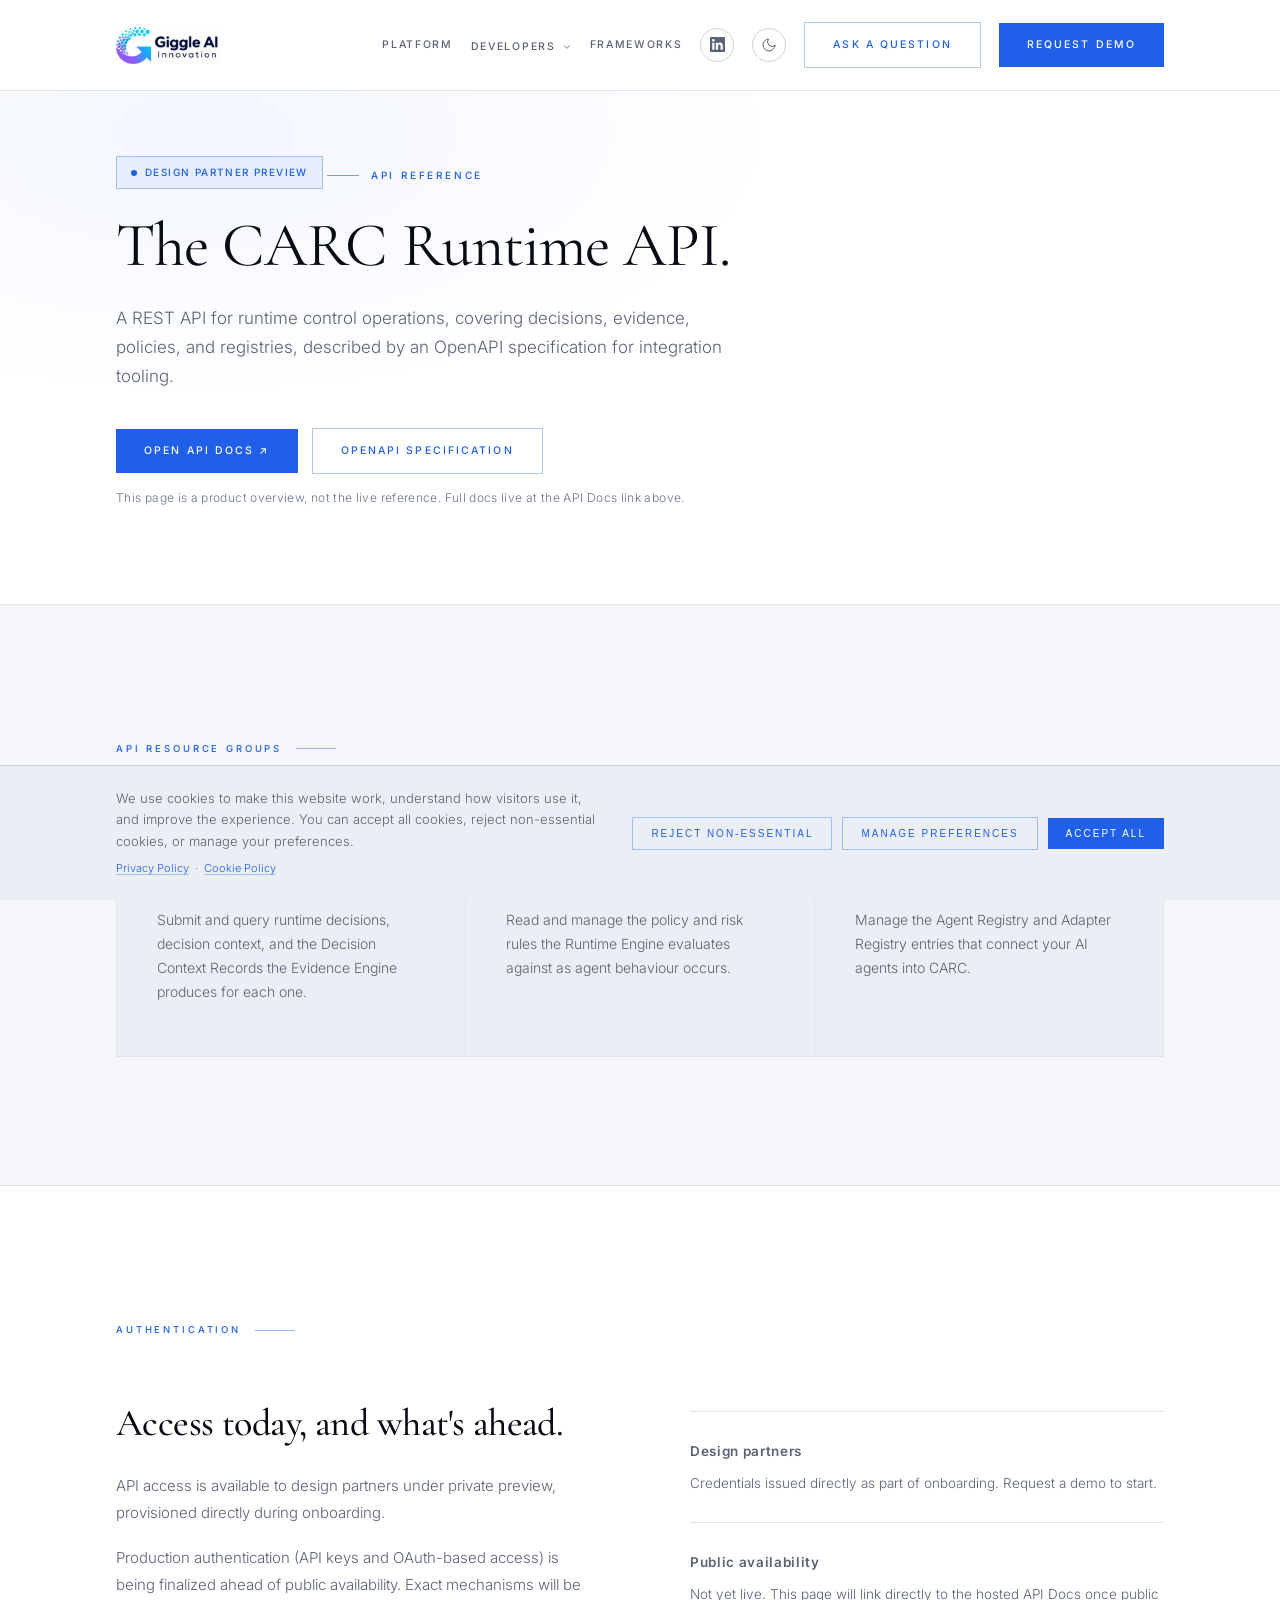
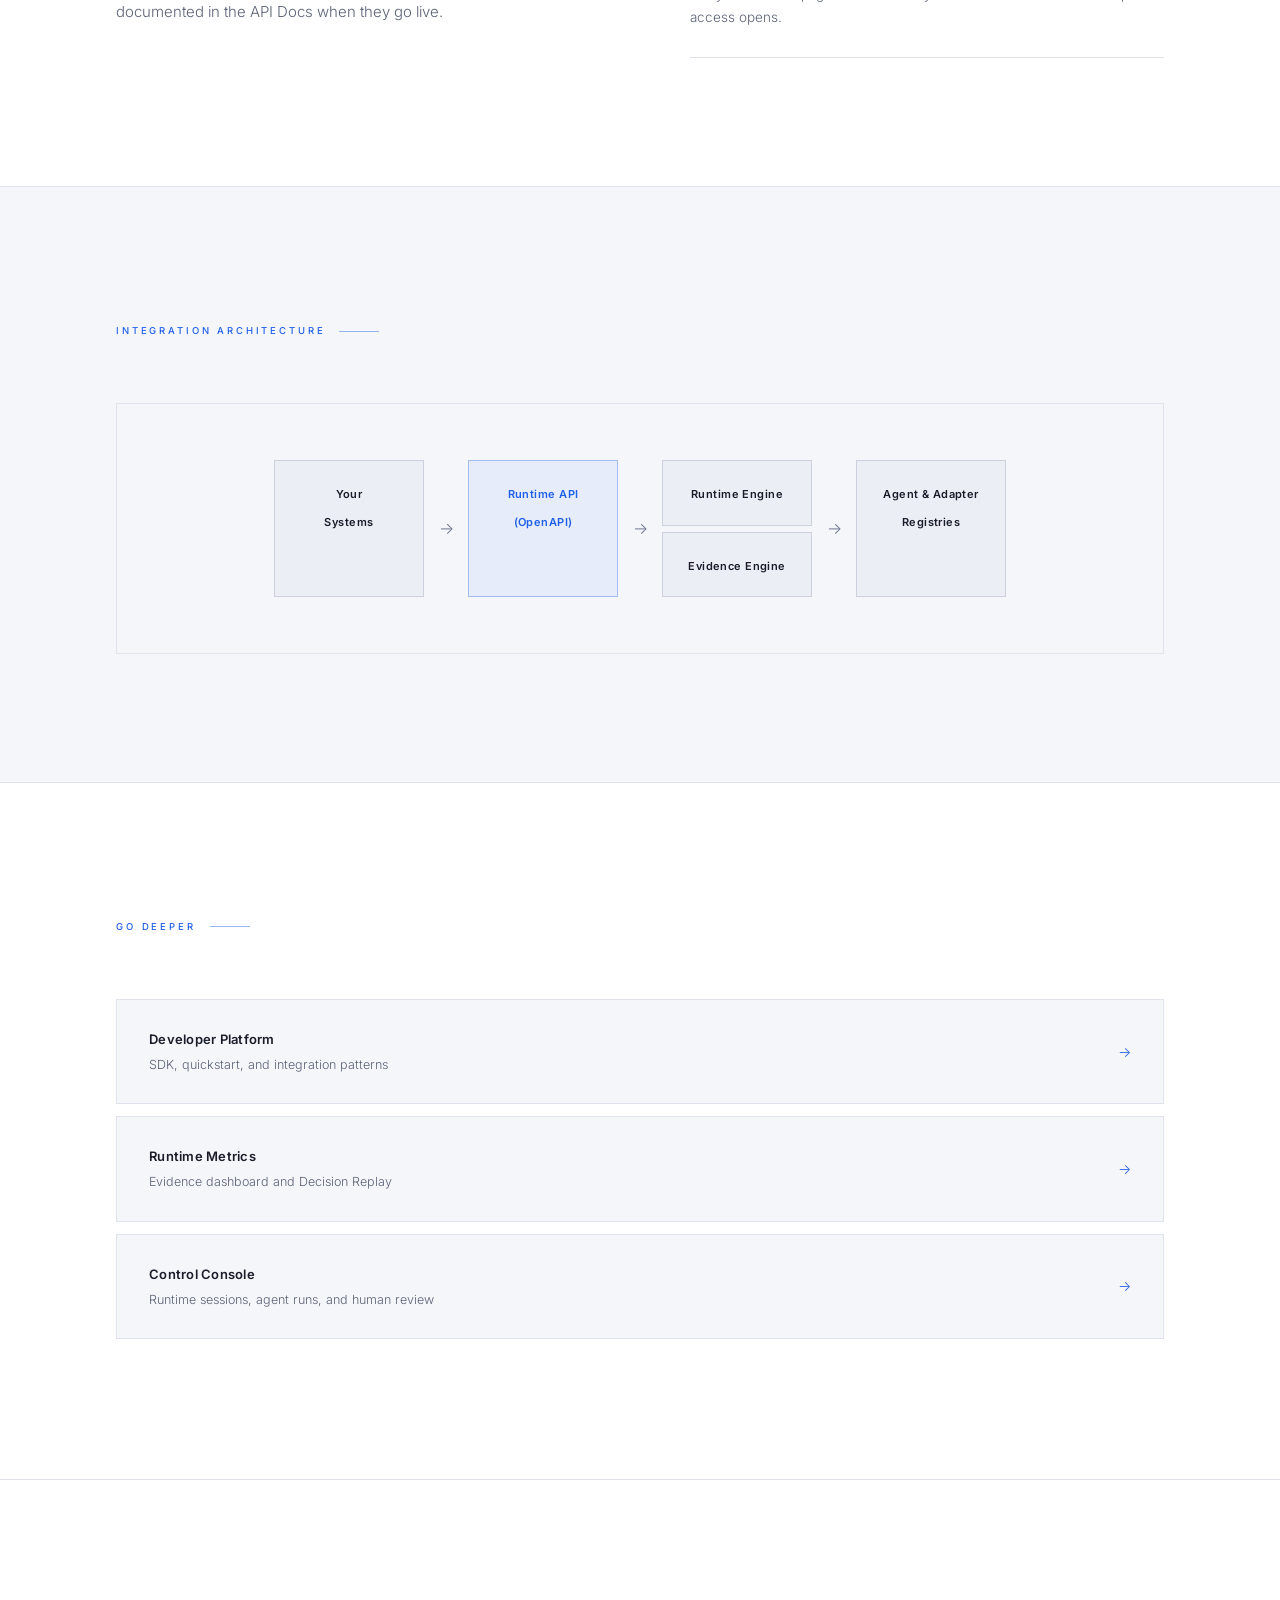
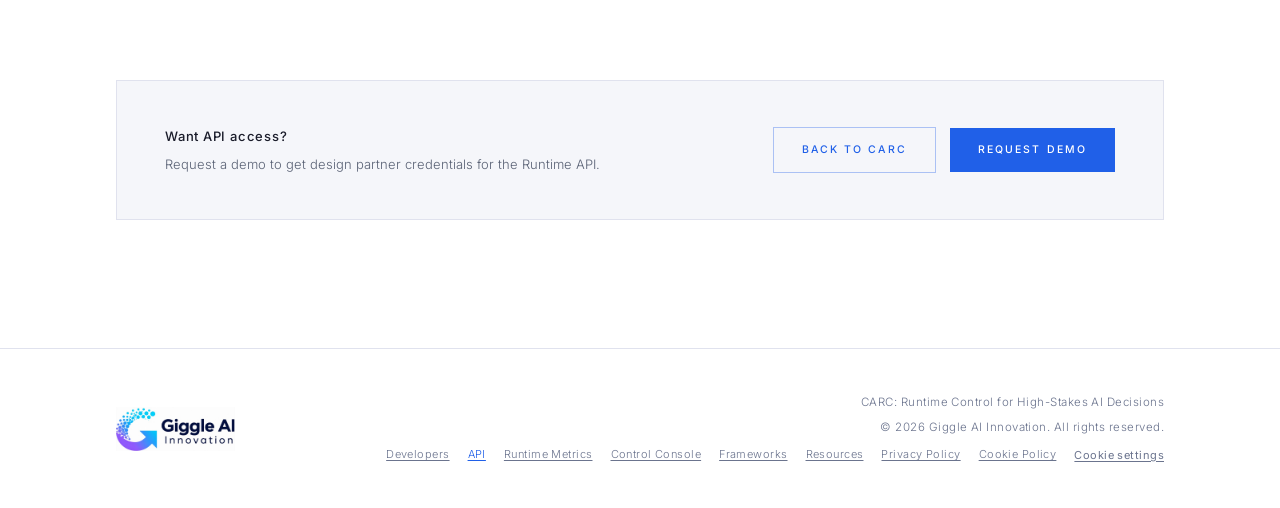
==== commit 779b550b: "Rename CARC to Consequential Agent Runtime Control Reposition CARC from healthcare-only to runtime c" ====
--- a/api.html
+++ b/api.html
@@ -38,7 +38,7 @@
 <nav id="nav">
   <div class="wrap">
     <div class="nav-flex">
-      <a href="/" aria-label="Giggle AI Innovation — Home">
+      <a href="/" aria-label="Giggle AI Innovation home page">
         <img src="assets/images/giggleaiinnovation-logo-dark.png" alt="Giggle AI Innovation" class="nav-logo-img" id="navLogo">
       </a>
       <div class="nav-actions">
@@ -79,7 +79,7 @@
           <svg class="icon-moon" viewBox="0 0 24 24"><path d="M21 12.79A9 9 0 1 1 11.21 3 7 7 0 0 0 21 12.79z"/></svg>
         </button>
         <a href="mailto:info@giggleaiinnovation.com?subject=CARC%20API%20Question" class="btn btn-outline nav-ask">Ask a Question</a>
-        <a href="#" data-config-url="demoUrl" target="_blank" rel="noopener" class="btn btn-gold">Request Demo</a>
+        <a href="#contact-sales" data-contact-sales-open aria-haspopup="dialog" class="btn btn-gold">Request Demo</a>
       </div>
     </div>
   </div>
@@ -95,7 +95,7 @@
       <p class="eyebrow" style="margin-bottom:20px;">API Reference</p>
       <h1 class="product-hero-h1">The CARC Runtime API.</h1>
       <p class="product-hero-sub">
-        A REST API for runtime control operations &mdash; decisions, evidence, policies, and registries &mdash;
+        A REST API for runtime control operations, covering decisions, evidence, policies, and registries,
         described by an OpenAPI specification for integration tooling.
       </p>
       <div class="cta-pair">
@@ -115,7 +115,7 @@
     <div class="capability-grid">
       <div class="capability-card r">
         <p class="capability-card-title">Decisions &amp; Evidence</p>
-        <p>Submit and query runtime decisions, clinical context, and the Decision Context Records the Evidence Engine produces for each one.</p>
+        <p>Submit and query runtime decisions, decision context, and the Decision Context Records the Evidence Engine produces for each one.</p>
       </div>
       <div class="capability-card r r-d1">
         <p class="capability-card-title">Policy &amp; Risk</p>
@@ -123,7 +123,7 @@
       </div>
       <div class="capability-card r r-d2">
         <p class="capability-card-title">Registries</p>
-        <p>Manage the Agent Registry and Adapter Registry entries that connect your clinical AI agents into CARC.</p>
+        <p>Manage the Agent Registry and Adapter Registry entries that connect your AI agents into CARC.</p>
       </div>
     </div>
   </div>
@@ -143,7 +143,7 @@
       <div class="problem-list r r-d1">
         <div class="problem-item">
           <p class="problem-item-title">Design partners</p>
-          <p>Credentials issued directly as part of onboarding &mdash; request a demo to start.</p>
+          <p>Credentials issued directly as part of onboarding. Request a demo to start.</p>
         </div>
         <div class="problem-item">
           <p class="problem-item-title">Public availability</p>
@@ -212,7 +212,7 @@
       <div class="mid-cta-actions">
         <div class="cta-pair mid-cta-pair">
           <a href="index.html" class="btn btn-outline">Back to CARC</a>
-          <a href="#" data-config-url="demoUrl" target="_blank" rel="noopener" class="btn btn-gold">Request Demo</a>
+          <a href="#contact-sales" data-contact-sales-open aria-haspopup="dialog" class="btn btn-gold">Request Demo</a>
         </div>
       </div>
     </div>
@@ -229,7 +229,7 @@
         <img src="assets/images/giggleaiinnovation-logo-dark.png" alt="Giggle AI Innovation" class="footer-logo-img" id="footerLogo" loading="lazy" decoding="async">
       </div>
       <div class="footer-right">
-        <p>CARC &mdash; Runtime Control for Clinical AI Agents</p>
+        <p>CARC: Runtime Control for High-Stakes AI Decisions</p>
         <p style="margin-top:5px;">&copy; 2026 Giggle AI Innovation. All rights reserved.</p>
         <div class="footer-legal">
           <a href="developers.html" class="cookie-settings-link">Developers</a>
@@ -281,7 +281,7 @@
     </button>
 
     <h2 class="cookie-modal-title" id="cookie-modal-title">Cookie Preferences</h2>
-    <p class="cookie-modal-intro">Choose which cookies you allow. Strictly necessary cookies are always on — they keep the site working. All other categories are off by default.</p>
+    <p class="cookie-modal-intro">Choose which cookies you allow. Strictly necessary cookies are always on: they keep the site working. All other categories are off by default.</p>
 
     <div class="cookie-category">
       <div class="cookie-cat-header">
@@ -299,7 +299,7 @@
           <span class="c-toggle-track"></span>
         </label>
       </div>
-      <p class="cookie-cat-desc">Help us understand how visitors interact with the site — pages viewed, time spent, and entry sources. Used to improve content and experience. No personal data is shared with third parties.</p>
+      <p class="cookie-cat-desc">Help us understand how visitors interact with the site: pages viewed, time spent, and entry sources. Used to improve content and experience. No personal data is shared with third parties.</p>
     </div>
 
     <div class="cookie-category">
--- a/assets/css/layout.css
+++ b/assets/css/layout.css
@@ -146,6 +146,12 @@
   margin-bottom: 48px;
 }
 
+.who-grid--4 { grid-template-columns: repeat(4, 1fr); gap: 24px; }
+
+@media (max-width: 1100px) {
+  .who-grid--4 { grid-template-columns: repeat(2, 1fr); }
+}
+
 @media (max-width: 860px) {
   .who-grid { grid-template-columns: 1fr; gap: 20px; }
 }
--- a/assets/css/components.css
+++ b/assets/css/components.css
@@ -1053,12 +1053,114 @@
 .reg-grid { display: grid; grid-template-columns: 1fr 1fr; gap: 100px; align-items: start; margin-bottom: 64px; }
 .reg-body { padding-top: 6px; }
 .reg-body p { font-size: 15px; color: var(--muted); line-height: 1.8; margin-bottom: 32px; }
-.reg-badges { display: flex; flex-wrap: wrap; gap: 8px; margin-bottom: 36px; }
-.reg-badge {
-  font-size: 10.5px; font-weight: 500; letter-spacing: .1em; text-transform: uppercase; color: var(--cream);
-  padding: 7px 14px; border: 1px solid var(--border-2); background: var(--surface);
-}
+.reg-sectors { margin-bottom: 36px; border-top: 1px solid var(--border); }
+.reg-sectors-label { display: block; font-size: 9.5px; font-weight: 500; letter-spacing: .22em; text-transform: uppercase; color: var(--ghost); padding: 18px 0 6px; }
+.reg-sector { display: grid; grid-template-columns: 150px 1fr; gap: 24px; padding: 14px 0; border-bottom: 1px solid var(--border); }
+.reg-body .reg-sector p { margin-bottom: 0; }
+.reg-body .reg-sector-name { font-family: 'Inter', sans-serif; font-size: 10.5px; font-weight: 600; letter-spacing: .1em; text-transform: uppercase; color: var(--cream); line-height: 1.9; }
+.reg-body .reg-sector-refs { font-size: 13.5px; line-height: 1.65; }
+.reg-body .reg-sectors-note { font-size: 12px; color: var(--ghost); margin: 14px 0 0; }
+@media (max-width: 700px) { .reg-sector { grid-template-columns: 1fr; gap: 4px; } }
 .reg-disclaimer { padding: 28px 36px; border: 1px solid var(--border); background: var(--surface); }
 .reg-disclaimer-label { font-size: 9.5px; font-weight: 500; letter-spacing: .22em; text-transform: uppercase; color: var(--ghost); margin-bottom: 12px; display: block; }
 .reg-disclaimer p { font-size: 13px; color: var(--muted); line-height: 1.7; margin-bottom: 0; }
 @media (max-width: 860px) { .reg-grid { grid-template-columns: 1fr; gap: 48px; } }
+
+/* ─── CONTACT SALES MODAL ────────────────────────────────────────────────── */
+body.sales-modal-open { overflow: hidden; }
+
+.sales-modal {
+  position: fixed;
+  inset: 0;
+  z-index: 10000;
+  display: none;
+  align-items: center;
+  justify-content: center;
+  padding: 24px;
+  background: rgba(4, 9, 19, .82);
+  backdrop-filter: blur(8px);
+}
+.sales-modal.is-open { display: flex; }
+.sales-modal-panel {
+  position: relative;
+  width: min(720px, 100%);
+  max-height: calc(100vh - 48px);
+  overflow-y: auto;
+  padding: 48px;
+  border: 1px solid var(--border-2);
+  background: var(--surface);
+  box-shadow: var(--shadow);
+}
+.sales-modal-panel::before {
+  content: '';
+  position: absolute;
+  top: 0; left: 0; right: 0;
+  height: 2px;
+  background: linear-gradient(90deg, var(--gold), transparent 75%);
+}
+.sales-modal-close {
+  position: absolute;
+  top: 18px;
+  right: 20px;
+  width: 38px;
+  height: 38px;
+  border: 1px solid var(--border-2);
+  background: transparent;
+  color: var(--muted);
+  font: 300 28px/1 Inter, sans-serif;
+  cursor: pointer;
+}
+.sales-modal-close:hover { color: var(--white); border-color: var(--gold-dim); }
+.sales-modal-title {
+  max-width: 570px;
+  margin: 18px 0 14px;
+  color: var(--white);
+  font-size: clamp(30px, 4vw, 44px);
+  font-weight: 400;
+  line-height: 1.08;
+}
+.sales-modal-intro { max-width: 600px; margin-bottom: 32px; color: var(--muted); font-size: 14px; line-height: 1.7; }
+.sales-form { display: grid; gap: 20px; }
+.sales-honeypot { position: absolute; left: -10000px; width: 1px; height: 1px; overflow: hidden; }
+.sales-form-grid { display: grid; grid-template-columns: 1fr 1fr; gap: 20px; }
+.sales-field { display: grid; gap: 8px; }
+.sales-field label {
+  color: var(--cream);
+  font-size: 10px;
+  font-weight: 500;
+  letter-spacing: .14em;
+  text-transform: uppercase;
+}
+.sales-field label span { color: var(--gold); }
+.sales-field input,
+.sales-field select,
+.sales-field textarea {
+  width: 100%;
+  border: 1px solid var(--border-2);
+  border-radius: 0;
+  outline: none;
+  background: var(--surface-2);
+  color: var(--white);
+  font: 400 14px/1.5 Inter, sans-serif;
+  padding: 12px 14px;
+  transition: border-color .2s, box-shadow .2s;
+}
+.sales-field textarea { min-height: 112px; resize: vertical; }
+.sales-field input:focus,
+.sales-field select:focus,
+.sales-field textarea:focus { border-color: var(--gold); box-shadow: 0 0 0 2px var(--gold-faint); }
+.sales-field textarea::placeholder { color: var(--ghost); }
+.sales-consent { display: flex; align-items: flex-start; gap: 10px; color: var(--muted); font-size: 12px; line-height: 1.6; }
+.sales-consent input { width: 15px; height: 15px; margin-top: 2px; accent-color: var(--gold); flex: 0 0 auto; }
+.sales-consent a { color: var(--gold); text-decoration: underline; text-underline-offset: 2px; }
+.sales-form-note { color: var(--ghost); font-size: 11px; line-height: 1.55; }
+.sales-form-actions { display: flex; align-items: center; gap: 18px; flex-wrap: wrap; }
+.sales-form-status { color: var(--gold); font-size: 12px; }
+.sales-form-status a { color: var(--gold); text-decoration: underline; text-underline-offset: 2px; }
+.sales-form .btn:disabled { cursor: wait; opacity: .65; transform: none; }
+
+@media (max-width: 640px) {
+  .sales-modal { padding: 0; align-items: stretch; }
+  .sales-modal-panel { max-height: 100vh; padding: 38px 22px 30px; }
+  .sales-form-grid { grid-template-columns: 1fr; }
+}
